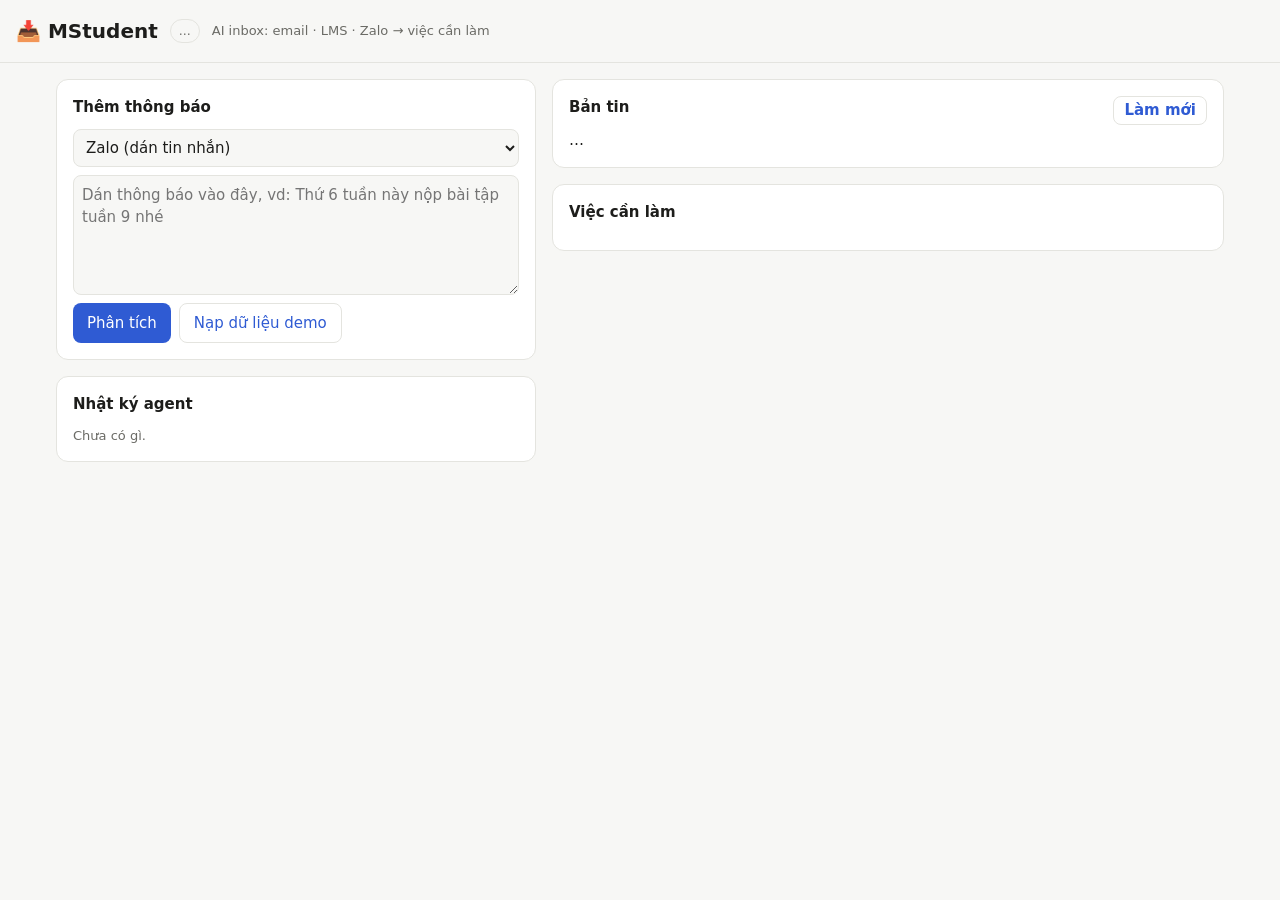
==== app/static/index.html @ 263e2872 "MStudent hackathon scaffold: agent pipeline, AGENTS.md, subagents, docs" ====
<!doctype html>
<html lang="vi">
<head>
<meta charset="utf-8">
<meta name="viewport" content="width=device-width, initial-scale=1">
<title>MStudent</title>
<style>
  :root { --bg:#f7f7f5; --panel:#fff; --fg:#1d1d1b; --muted:#6b6b66; --line:#e4e4df; --accent:#2f5bd3; --high:#c4312b; --med:#b7791f; --low:#4a7c59; }
  @media (prefers-color-scheme: dark) { :root { --bg:#161615; --panel:#1f1f1d; --fg:#ecece8; --muted:#a0a09a; --line:#33332f; --accent:#7d9bff; --high:#ff7a70; --med:#e3b25a; --low:#7fbf8f; } }
  * { box-sizing:border-box }
  body { margin:0; font:15px/1.5 system-ui,-apple-system,"Segoe UI",sans-serif; background:var(--bg); color:var(--fg) }
  header { padding:16px; border-bottom:1px solid var(--line); display:flex; gap:12px; align-items:center; flex-wrap:wrap }
  header h1 { margin:0; font-size:20px } .pill { font-size:12px; padding:2px 8px; border:1px solid var(--line); border-radius:99px; color:var(--muted) }
  main { display:grid; grid-template-columns:minmax(0,1fr) minmax(0,1.4fr); gap:16px; padding:16px; max-width:1200px; margin:auto }
  @media (max-width:820px) { main { grid-template-columns:1fr } }
  .card { background:var(--panel); border:1px solid var(--line); border-radius:12px; padding:16px }
  h2 { font-size:15px; margin:0 0 10px }
  textarea, select, input { width:100%; font:inherit; color:inherit; background:var(--bg); border:1px solid var(--line); border-radius:8px; padding:8px }
  textarea { min-height:120px; resize:vertical }
  button { font:inherit; border:0; border-radius:8px; padding:8px 14px; background:var(--accent); color:#fff; cursor:pointer }
  button.ghost { background:transparent; color:var(--accent); border:1px solid var(--line) }
  .row { display:flex; gap:8px; margin-top:8px; flex-wrap:wrap }
  .task { border-top:1px solid var(--line); padding:10px 0; display:grid; grid-template-columns:auto 1fr auto; gap:10px; align-items:start }
  .dot { width:10px; height:10px; border-radius:50%; margin-top:6px } .high{background:var(--high)} .medium{background:var(--med)} .low{background:var(--low)}
  .meta { color:var(--muted); font-size:13px }
  .tag { font-size:12px; border:1px solid var(--line); border-radius:99px; padding:0 6px; margin-right:4px }
  pre { white-space:pre-wrap; margin:0; font:inherit }
  #log { font-size:13px; color:var(--muted); max-height:180px; overflow:auto }
</style>
</head>
<body>
<header>
  <h1>📥 MStudent</h1><span class="pill" id="mode">…</span>
  <span class="meta">AI inbox: email · LMS · Zalo → việc cần làm</span>
</header>
<main>
  <section>
    <div class="card">
      <h2>Thêm thông báo</h2>
      <select id="source"><option value="zalo">Zalo (dán tin nhắn)</option><option value="email">Email</option><option value="lms">LMS</option><option value="manual">Khác</option></select>
      <div class="row"><textarea id="body" placeholder="Dán thông báo vào đây, vd: Thứ 6 tuần này nộp bài tập tuần 9 nhé"></textarea></div>
      <div class="row"><button id="send">Phân tích</button><button class="ghost" id="seed">Nạp dữ liệu demo</button></div>
    </div>
    <div class="card" style="margin-top:16px"><h2>Nhật ký agent</h2><div id="log">Chưa có gì.</div></div>
  </section>
  <section>
    <div class="card"><h2>Bản tin <button class="ghost" id="digestBtn" style="float:right;padding:2px 10px">Làm mới</button></h2><pre id="digest">…</pre></div>
    <div class="card" style="margin-top:16px"><h2>Việc cần làm</h2><div id="tasks"></div></div>
  </section>
</main>
<script>
const $ = (id) => document.getElementById(id);
const fmt = (s) => s ? new Date(s).toLocaleString('vi-VN', {weekday:'short', day:'2-digit', month:'2-digit', hour:'2-digit', minute:'2-digit', timeZone:'Asia/Ho_Chi_Minh'}) : 'Không có hạn';
const CAT = {deadline:'Hạn nộp', exam:'Thi', class_change:'Đổi lịch', event:'Sự kiện', admin:'Thủ tục', other:'Khác'};
function el(tag, cls, text) { const e = document.createElement(tag); if (cls) e.className = cls; if (text != null) e.textContent = text; return e; }
function log(lines) { $('log').replaceChildren(...lines.map((l) => el('div', '', l))); }
function describe(r) {
  if (!r.relevant) return `✗ Bỏ qua (${r.reason}) [${r.mode}]`;
  const c = r.created.map((t) => '＋ ' + t.title), u = r.updated.map((t) => '↻ cập nhật: ' + t.title);
  return `✓ ${CAT[r.category]} [${r.mode}] ` + [...c, ...u].join(' | ');
}
async function loadTasks() {
  const tasks = await (await fetch('/api/tasks')).json();
  const box = $('tasks'); box.replaceChildren();
  if (!tasks.length) box.append(el('div', 'meta', 'Chưa có việc nào.'));
  for (const t of tasks) {
    const row = el('div', 'task');
    row.append(el('span', 'dot ' + t.priority));
    const mid = el('div');
    mid.append(el('div', '', t.title));
    const meta = el('div', 'meta');
    meta.append(el('span', 'tag', CAT[t.category]), el('span', 'tag', t.source));
    meta.append(document.createTextNode(fmt(t.due_at) + (t.location ? ' · ' + t.location : '') + (t.updated_from.length ? ' · đã cập nhật' : '')));
    mid.append(meta);
    const btn = el('button', 'ghost', 'Xong'); btn.onclick = async () => { await fetch(`/api/tasks/${t.id}/done`, {method:'POST'}); refresh(); };
    row.append(mid, btn); box.append(row);
  }
}
async function loadDigest() { $('digest').textContent = '…'; const d = await (await fetch('/api/digest')).json(); $('digest').textContent = d.text; }
async function refresh() { await loadTasks(); await loadDigest(); }
$('send').onclick = async () => {
  const body = $('body').value.trim(); if (!body) return;
  const r = await (await fetch('/api/ingest', {method:'POST', headers:{'Content-Type':'application/json'}, body: JSON.stringify({source: $('source').value, body})})).json();
  log([describe(r)]); $('body').value = ''; refresh();
};
$('seed').onclick = async () => { const rs = await (await fetch('/api/demo/seed', {method:'POST'})).json(); log(rs.map(describe)); refresh(); };
$('digestBtn').onclick = loadDigest;
fetch('/api/health').then((r) => r.json()).then((h) => { $('mode').textContent = h.mode === 'llm' ? 'LLM: ' + h.model : 'Offline (luật)'; });
refresh();
</script>
</body>
</html>
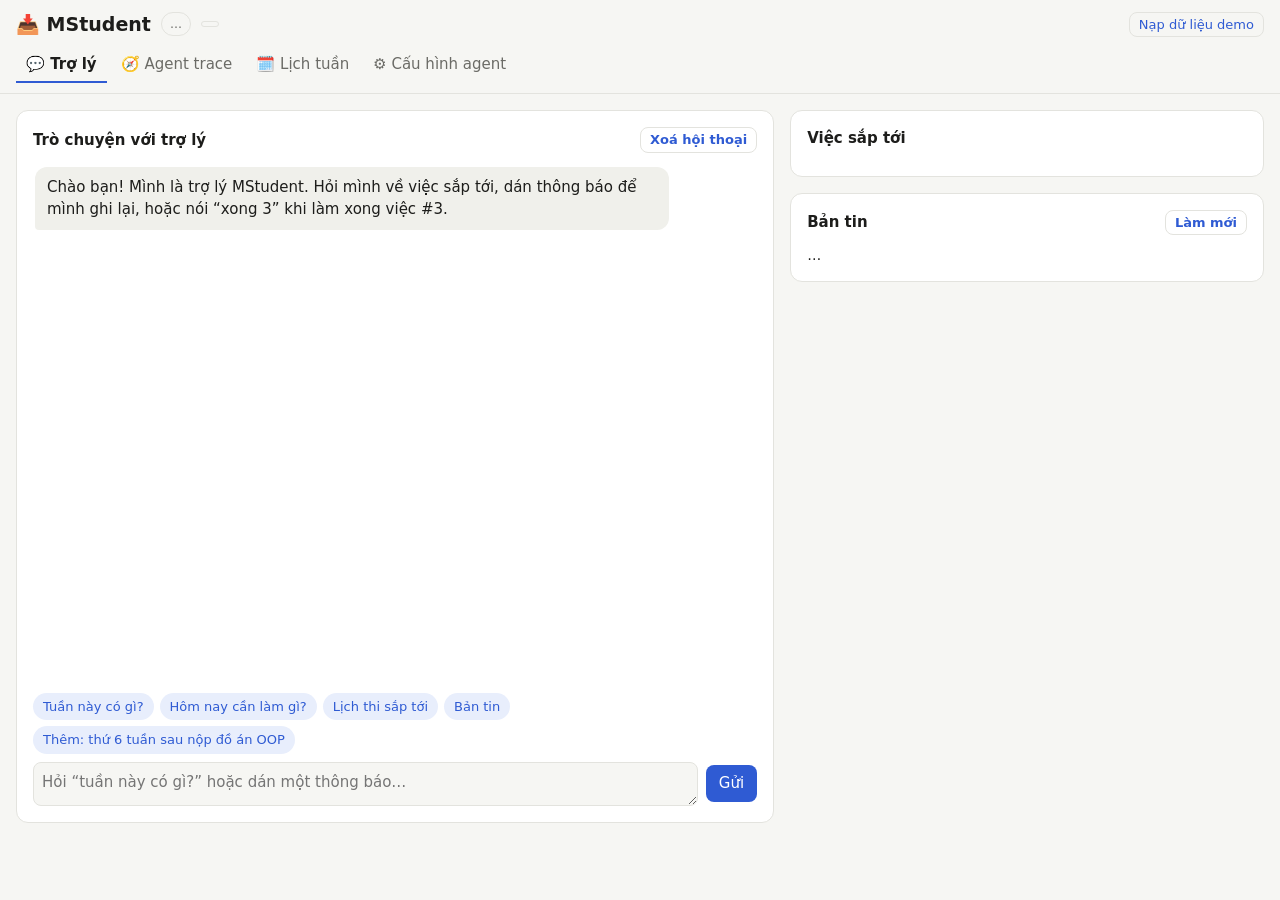
==== commit d644bc9d: "Agent console UI: chat assistant with tools, trace viewer, week calendar, agent config + eval" ====
--- a/app/static/index.html
+++ b/app/static/index.html
@@ -5,88 +5,396 @@
 <meta name="viewport" content="width=device-width, initial-scale=1">
 <title>MStudent</title>
 <style>
-  :root { --bg:#f7f7f5; --panel:#fff; --fg:#1d1d1b; --muted:#6b6b66; --line:#e4e4df; --accent:#2f5bd3; --high:#c4312b; --med:#b7791f; --low:#4a7c59; }
-  @media (prefers-color-scheme: dark) { :root { --bg:#161615; --panel:#1f1f1d; --fg:#ecece8; --muted:#a0a09a; --line:#33332f; --accent:#7d9bff; --high:#ff7a70; --med:#e3b25a; --low:#7fbf8f; } }
+  :root { --bg:#f6f6f3; --panel:#fff; --fg:#1d1d1b; --muted:#6b6b66; --line:#e3e3de; --soft:#f0f0eb;
+          --accent:#2f5bd3; --accent-soft:#e8eefc; --high:#c4312b; --med:#b7791f; --low:#4a7c59; --ok:#2e7d4f; --bad:#c4312b; }
+  @media (prefers-color-scheme: dark) { :root { --bg:#141413; --panel:#1d1d1b; --fg:#ecece8; --muted:#a0a09a; --line:#33332f; --soft:#262624;
+          --accent:#7d9bff; --accent-soft:#232a40; --high:#ff7a70; --med:#e3b25a; --low:#7fbf8f; --ok:#7fcf9a; --bad:#ff7a70; } }
   * { box-sizing:border-box }
   body { margin:0; font:15px/1.5 system-ui,-apple-system,"Segoe UI",sans-serif; background:var(--bg); color:var(--fg) }
-  header { padding:16px; border-bottom:1px solid var(--line); display:flex; gap:12px; align-items:center; flex-wrap:wrap }
-  header h1 { margin:0; font-size:20px } .pill { font-size:12px; padding:2px 8px; border:1px solid var(--line); border-radius:99px; color:var(--muted) }
-  main { display:grid; grid-template-columns:minmax(0,1fr) minmax(0,1.4fr); gap:16px; padding:16px; max-width:1200px; margin:auto }
-  @media (max-width:820px) { main { grid-template-columns:1fr } }
-  .card { background:var(--panel); border:1px solid var(--line); border-radius:12px; padding:16px }
-  h2 { font-size:15px; margin:0 0 10px }
+  header { position:sticky; top:0; z-index:5; background:var(--bg); border-bottom:1px solid var(--line); padding:10px 16px }
+  .top { display:flex; gap:10px; align-items:center; flex-wrap:wrap; max-width:1280px; margin:auto }
+  .top h1 { margin:0; font-size:19px } .grow { flex:1 }
+  .pill { font-size:12px; padding:2px 8px; border:1px solid var(--line); border-radius:99px; color:var(--muted); white-space:nowrap }
+  nav { display:flex; gap:4px; max-width:1280px; margin:8px auto 0; overflow-x:auto }
+  nav button { background:transparent; color:var(--muted); border:0; border-bottom:2px solid transparent; border-radius:0; padding:6px 10px; white-space:nowrap }
+  nav button[aria-selected=true] { color:var(--fg); border-bottom-color:var(--accent); font-weight:600 }
+  main { max-width:1280px; margin:auto; padding:16px }
+  .grid2 { display:grid; grid-template-columns:minmax(0,1.6fr) minmax(0,1fr); gap:16px }
+  .gridTrace { display:grid; grid-template-columns:minmax(0,1fr) minmax(0,1.5fr); gap:16px }
+  @media (max-width:860px) { .grid2, .gridTrace { grid-template-columns:1fr } }
+  .card { background:var(--panel); border:1px solid var(--line); border-radius:12px; padding:16px; min-width:0 }
+  .card + .card { margin-top:16px }
+  h2 { font-size:15px; margin:0 0 10px; display:flex; align-items:center; gap:8px }
+  h2 .grow { flex:1 }
   textarea, select, input { width:100%; font:inherit; color:inherit; background:var(--bg); border:1px solid var(--line); border-radius:8px; padding:8px }
-  textarea { min-height:120px; resize:vertical }
-  button { font:inherit; border:0; border-radius:8px; padding:8px 14px; background:var(--accent); color:#fff; cursor:pointer }
+  textarea { resize:vertical }
+  button { font:inherit; border:0; border-radius:8px; padding:7px 13px; background:var(--accent); color:#fff; cursor:pointer }
   button.ghost { background:transparent; color:var(--accent); border:1px solid var(--line) }
-  .row { display:flex; gap:8px; margin-top:8px; flex-wrap:wrap }
-  .task { border-top:1px solid var(--line); padding:10px 0; display:grid; grid-template-columns:auto 1fr auto; gap:10px; align-items:start }
-  .dot { width:10px; height:10px; border-radius:50%; margin-top:6px } .high{background:var(--high)} .medium{background:var(--med)} .low{background:var(--low)}
+  button.sm { padding:2px 9px; font-size:13px }
+  button:disabled { opacity:.5; cursor:default }
+  .row { display:flex; gap:8px; flex-wrap:wrap; align-items:center }
   .meta { color:var(--muted); font-size:13px }
-  .tag { font-size:12px; border:1px solid var(--line); border-radius:99px; padding:0 6px; margin-right:4px }
-  pre { white-space:pre-wrap; margin:0; font:inherit }
-  #log { font-size:13px; color:var(--muted); max-height:180px; overflow:auto }
+  .tag { font-size:12px; border:1px solid var(--line); border-radius:99px; padding:0 7px; white-space:nowrap }
+  .tag.llm { color:var(--accent); border-color:var(--accent) } .tag.rules { color:var(--med); border-color:var(--med) } .tag.python { color:var(--low); border-color:var(--low) }
+  .dot { display:inline-block; width:9px; height:9px; border-radius:50%; flex:none } .high{background:var(--high)} .medium{background:var(--med)} .low{background:var(--low)}
+  pre { white-space:pre-wrap; word-break:break-word; margin:0; font:13px/1.45 ui-monospace,SFMono-Regular,Menlo,monospace }
+  .hidden { display:none !important }
+  /* Chat */
+  #chatLog { height:min(58vh,560px); overflow-y:auto; display:flex; flex-direction:column; gap:10px; padding:4px 2px 10px }
+  .msg { max-width:88%; padding:9px 12px; border-radius:12px; white-space:pre-wrap; word-break:break-word }
+  .msg.user { align-self:flex-end; background:var(--accent); color:#fff; border-bottom-right-radius:4px }
+  .msg.bot { align-self:flex-start; background:var(--soft); border-bottom-left-radius:4px }
+  .msg details { margin-top:6px; font-size:13px; color:var(--muted) }
+  .msg details pre { margin-top:4px; padding:6px 8px; background:var(--panel); border-radius:6px; color:var(--fg) }
+  .chips { display:flex; gap:6px; flex-wrap:wrap; margin:8px 0 }
+  .chips button { background:var(--accent-soft); color:var(--accent); font-size:13px; padding:4px 10px; border-radius:99px }
+  #chatInput { min-height:44px; max-height:160px }
+  .typing { color:var(--muted); font-style:italic }
+  /* Task list */
+  .task { display:grid; grid-template-columns:auto 1fr auto; gap:10px; align-items:start; padding:9px 0; border-top:1px solid var(--line) }
+  .task:first-child { border-top:0 }
+  .task .dot { margin-top:7px }
+  /* Trace */
+  .traceItem { padding:9px 10px; border-radius:8px; cursor:pointer; border:1px solid transparent }
+  .traceItem:hover { background:var(--soft) } .traceItem.sel { border-color:var(--accent); background:var(--accent-soft) }
+  #traceList { max-height:62vh; overflow-y:auto }
+  .step { position:relative; padding:0 0 16px 22px; border-left:2px solid var(--line); margin-left:6px }
+  .step:last-child { border-left-color:transparent }
+  .step::before { content:""; position:absolute; left:-7px; top:2px; width:12px; height:12px; border-radius:50%; background:var(--accent) }
+  .step.err::before { background:var(--bad) }
+  .step pre { margin-top:6px; padding:8px; background:var(--soft); border-radius:8px; max-height:260px; overflow:auto }
+  /* Calendar */
+  .week { display:grid; grid-template-columns:repeat(7,minmax(0,1fr)); gap:8px }
+  @media (max-width:980px) { .week { grid-template-columns:repeat(auto-fill,minmax(150px,1fr)) } }
+  .day { background:var(--panel); border:1px solid var(--line); border-radius:10px; padding:8px; min-height:160px }
+  .day.today { border-color:var(--accent) } .day.over { background:var(--accent-soft) }
+  .day h3 { font-size:13px; margin:0 0 6px; color:var(--muted) } .day.today h3 { color:var(--accent) }
+  .ev { background:var(--soft); border-radius:8px; padding:6px 8px; margin-bottom:6px; font-size:13px; cursor:grab; border-left:3px solid var(--low) }
+  .ev.high { border-left-color:var(--high) } .ev.medium { border-left-color:var(--med) }
+  .ev .t { font-weight:600 } .ev button { float:right; margin:-2px -4px 0 4px }
+  /* Config */
+  label { display:block; font-size:13px; color:var(--muted); margin:12px 0 4px }
+  .cfgPrompt { min-height:130px; font:13px/1.45 ui-monospace,SFMono-Regular,Menlo,monospace }
+  .scores { display:grid; grid-template-columns:repeat(auto-fit,minmax(110px,1fr)); gap:8px; margin:10px 0 }
+  .score { background:var(--soft); border-radius:10px; padding:10px }
+  .score b { display:block; font-size:22px; font-variant-numeric:tabular-nums }
+  table { width:100%; border-collapse:collapse; font-size:13px }
+  td, th { text-align:left; padding:6px 8px; border-top:1px solid var(--line); vertical-align:top }
+  .tablewrap { overflow-x:auto }
+  .ok { color:var(--ok) } .bad { color:var(--bad) }
+  .notice { background:var(--accent-soft); color:var(--fg); border-radius:8px; padding:8px 10px; font-size:13px; margin-bottom:10px }
 </style>
 </head>
 <body>
 <header>
-  <h1>📥 MStudent</h1><span class="pill" id="mode">…</span>
-  <span class="meta">AI inbox: email · LMS · Zalo → việc cần làm</span>
+  <div class="top">
+    <h1>📥 MStudent</h1>
+    <span class="pill" id="modePill">…</span>
+    <span class="pill" id="nowPill"></span>
+    <span class="grow"></span>
+    <button class="ghost sm" id="seedBtn">Nạp dữ liệu demo</button>
+  </div>
+  <nav role="tablist">
+    <button role="tab" data-tab="chat" aria-selected="true">💬 Trợ lý</button>
+    <button role="tab" data-tab="trace" aria-selected="false">🧭 Agent trace</button>
+    <button role="tab" data-tab="calendar" aria-selected="false">🗓️ Lịch tuần</button>
+    <button role="tab" data-tab="config" aria-selected="false">⚙️ Cấu hình agent</button>
+  </nav>
 </header>
+
 <main>
-  <section>
+  <!-- ===== Trợ lý ===== -->
+  <section id="tab-chat" class="grid2">
     <div class="card">
-      <h2>Thêm thông báo</h2>
-      <select id="source"><option value="zalo">Zalo (dán tin nhắn)</option><option value="email">Email</option><option value="lms">LMS</option><option value="manual">Khác</option></select>
-      <div class="row"><textarea id="body" placeholder="Dán thông báo vào đây, vd: Thứ 6 tuần này nộp bài tập tuần 9 nhé"></textarea></div>
-      <div class="row"><button id="send">Phân tích</button><button class="ghost" id="seed">Nạp dữ liệu demo</button></div>
-    </div>
-    <div class="card" style="margin-top:16px"><h2>Nhật ký agent</h2><div id="log">Chưa có gì.</div></div>
+      <h2>Trò chuyện với trợ lý <span class="grow"></span><button class="ghost sm" id="clearChat">Xoá hội thoại</button></h2>
+      <div id="chatLog"></div>
+      <div class="chips" id="chips"></div>
+      <div class="row" style="flex-wrap:nowrap">
+        <textarea id="chatInput" rows="1" placeholder="Hỏi “tuần này có gì?” hoặc dán một thông báo…"></textarea>
+        <button id="chatSend">Gửi</button>
+      </div>
+    </div>
+    <div>
+      <div class="card"><h2>Việc sắp tới <span class="grow"></span><span class="meta" id="taskCount"></span></h2><div id="sideTasks"></div></div>
+      <div class="card"><h2>Bản tin <span class="grow"></span><button class="ghost sm" id="digestBtn">Làm mới</button></h2><pre id="digest" style="font-family:inherit;font-size:14px">…</pre></div>
+    </div>
   </section>
-  <section>
-    <div class="card"><h2>Bản tin <button class="ghost" id="digestBtn" style="float:right;padding:2px 10px">Làm mới</button></h2><pre id="digest">…</pre></div>
-    <div class="card" style="margin-top:16px"><h2>Việc cần làm</h2><div id="tasks"></div></div>
+
+  <!-- ===== Trace ===== -->
+  <section id="tab-trace" class="hidden">
+    <div class="card">
+      <h2>Gửi thông báo vào pipeline</h2>
+      <div class="row">
+        <select id="trSource" style="width:auto"><option value="zalo">Zalo</option><option value="email">Email</option><option value="lms">LMS</option><option value="manual">Khác</option></select>
+        <input id="trBody" style="flex:1;min-width:220px" placeholder="vd: Thầy gia hạn nộp Lab 3 đến 23h59 ngày 15/11">
+        <button id="trSend">Chạy pipeline</button>
+      </div>
+    </div>
+    <div class="gridTrace" style="margin-top:16px">
+      <div class="card"><h2>Lượt chạy gần đây <span class="grow"></span><button class="ghost sm" id="trRefresh">Làm mới</button></h2><div id="traceList"></div></div>
+      <div class="card"><h2>Chi tiết từng bước</h2><div id="traceDetail" class="meta">Chọn một lượt chạy bên trái.</div></div>
+    </div>
+  </section>
+
+  <!-- ===== Lịch tuần ===== -->
+  <section id="tab-calendar" class="hidden">
+    <div class="row" style="margin-bottom:10px">
+      <button class="ghost sm" id="wkPrev">← Tuần trước</button>
+      <button class="ghost sm" id="wkToday">Hôm nay</button>
+      <button class="ghost sm" id="wkNext">Tuần sau →</button>
+      <span class="meta">Kéo thả một việc sang ngày khác để dời hạn (giữ nguyên giờ).</span>
+    </div>
+    <div class="week" id="week"></div>
+    <div class="card" style="margin-top:16px"><h2>Ngoài tuần đang xem</h2><div id="otherTasks"></div></div>
+  </section>
+
+  <!-- ===== Cấu hình ===== -->
+  <section id="tab-config" class="hidden">
+    <div class="grid2">
+      <div class="card">
+        <h2>Model &amp; prompt <span class="grow"></span><button class="ghost sm" id="cfgReset">Khôi phục mặc định</button><button class="sm" id="cfgSave">Lưu</button></h2>
+        <div class="notice hidden" id="cfgOffline">Đang chạy offline (không có OPENAI_API_KEY): prompt và model chỉ có hiệu lực khi bật LLM. Trợ lý và pipeline đang dùng luật.</div>
+        <label for="cfg-model">Model</label><input id="cfg-model">
+        <label for="cfg-triage_prompt">Triage agent — lọc thông báo</label><textarea class="cfgPrompt" id="cfg-triage_prompt"></textarea>
+        <label for="cfg-extract_prompt">Extractor agent — tách việc cần làm</label><textarea class="cfgPrompt" id="cfg-extract_prompt"></textarea>
+        <label for="cfg-digest_prompt">Digest agent — bản tin</label><textarea class="cfgPrompt" id="cfg-digest_prompt"></textarea>
+        <label for="cfg-assistant_prompt">Trợ lý chat — dùng tool</label><textarea class="cfgPrompt" id="cfg-assistant_prompt"></textarea>
+        <label for="cfgToken">Admin token (chỉ cần nếu server đặt MSTUDENT_ADMIN_TOKEN)</label><input id="cfgToken" type="password" autocomplete="off">
+        <p class="meta" id="cfgStatus"></p>
+      </div>
+      <div class="card">
+        <h2>Đánh giá (eval) <span class="grow"></span><button class="sm" id="evalBtn">Chạy eval</button></h2>
+        <p class="meta">Chạy bộ case trong <code>eval/cases.json</code> với cấu hình hiện tại. Sửa prompt → Lưu → chạy lại để so sánh.</p>
+        <div id="evalOut"></div>
+      </div>
+    </div>
   </section>
 </main>
+
 <script>
 const $ = (id) => document.getElementById(id);
-const fmt = (s) => s ? new Date(s).toLocaleString('vi-VN', {weekday:'short', day:'2-digit', month:'2-digit', hour:'2-digit', minute:'2-digit', timeZone:'Asia/Ho_Chi_Minh'}) : 'Không có hạn';
+function h(tag, attrs = {}, ...kids) {
+  const e = document.createElement(tag);
+  for (const [k, v] of Object.entries(attrs)) {
+    if (k === 'class') e.className = v; else if (k.startsWith('on')) e[k] = v; else if (v != null) e.setAttribute(k, v);
+  }
+  for (const k of kids.flat()) if (k != null && k !== false) e.append(k instanceof Node ? k : String(k));
+  return e;
+}
+async function api(path, opts = {}) {
+  const {headers, ...rest} = opts;
+  const r = await fetch(path, {...rest, headers: {'Content-Type': 'application/json', ...(headers || {})}});
+  if (!r.ok) {
+    const d = (await r.json().catch(() => ({}))).detail;
+    throw new Error(Array.isArray(d) ? d.map((x) => x.msg).join('; ') : d || r.statusText);
+  }
+  return r.json();
+}
+const TZ = 'Asia/Ho_Chi_Minh';
 const CAT = {deadline:'Hạn nộp', exam:'Thi', class_change:'Đổi lịch', event:'Sự kiện', admin:'Thủ tục', other:'Khác'};
-function el(tag, cls, text) { const e = document.createElement(tag); if (cls) e.className = cls; if (text != null) e.textContent = text; return e; }
-function log(lines) { $('log').replaceChildren(...lines.map((l) => el('div', '', l))); }
-function describe(r) {
-  if (!r.relevant) return `✗ Bỏ qua (${r.reason}) [${r.mode}]`;
-  const c = r.created.map((t) => '＋ ' + t.title), u = r.updated.map((t) => '↻ cập nhật: ' + t.title);
-  return `✓ ${CAT[r.category]} [${r.mode}] ` + [...c, ...u].join(' | ');
-}
+const fmtDT = (s) => s ? new Date(s).toLocaleString('vi-VN', {weekday:'short', day:'2-digit', month:'2-digit', hour:'2-digit', minute:'2-digit', timeZone:TZ}) : 'Không có hạn';
+const fmtTime = (s) => new Date(s).toLocaleTimeString('vi-VN', {hour:'2-digit', minute:'2-digit', timeZone:TZ});
+const dayKey = (d) => new Date(d).toLocaleDateString('en-CA', {timeZone:TZ}); // YYYY-MM-DD theo giờ VN
+let NOW = new Date();
+
+/* ---------- Tabs ---------- */
+const TABS = ['chat', 'trace', 'calendar', 'config'];
+function openTab(name) {
+  for (const t of TABS) $('tab-' + t).classList.toggle('hidden', t !== name);
+  document.querySelectorAll('nav button').forEach((b) => b.setAttribute('aria-selected', b.dataset.tab === name));
+  try { sessionStorage.setItem('tab', name); } catch {}
+  if (name === 'trace') loadTraces();
+  if (name === 'calendar') renderWeek();
+  if (name === 'config') loadConfig();
+}
+document.querySelectorAll('nav button').forEach((b) => b.onclick = () => openTab(b.dataset.tab));
+
+/* ---------- Dữ liệu chung ---------- */
+let TASKS = [];
 async function loadTasks() {
-  const tasks = await (await fetch('/api/tasks')).json();
-  const box = $('tasks'); box.replaceChildren();
-  if (!tasks.length) box.append(el('div', 'meta', 'Chưa có việc nào.'));
-  for (const t of tasks) {
-    const row = el('div', 'task');
-    row.append(el('span', 'dot ' + t.priority));
-    const mid = el('div');
-    mid.append(el('div', '', t.title));
-    const meta = el('div', 'meta');
-    meta.append(el('span', 'tag', CAT[t.category]), el('span', 'tag', t.source));
-    meta.append(document.createTextNode(fmt(t.due_at) + (t.location ? ' · ' + t.location : '') + (t.updated_from.length ? ' · đã cập nhật' : '')));
-    mid.append(meta);
-    const btn = el('button', 'ghost', 'Xong'); btn.onclick = async () => { await fetch(`/api/tasks/${t.id}/done`, {method:'POST'}); refresh(); };
-    row.append(mid, btn); box.append(row);
+  TASKS = await api('/api/tasks');
+  renderSide();
+  if (!$('tab-calendar').classList.contains('hidden')) renderWeek();
+}
+function taskRow(t) {
+  return h('div', {class:'task'},
+    h('span', {class:'dot ' + t.priority, title:'Ưu tiên ' + t.priority}),
+    h('div', {}, h('div', {}, `#${t.id} · ${t.title}`),
+      h('div', {class:'meta'}, h('span', {class:'tag'}, CAT[t.category]), ' ', fmtDT(t.due_at), t.location ? ' · ' + t.location : '')),
+    h('button', {class:'ghost sm', onclick: () => markDone(t.id)}, 'Xong'));
+}
+function renderSide() {
+  const box = $('sideTasks');
+  box.replaceChildren(...(TASKS.length ? TASKS.slice(0, 8).map(taskRow) : [h('div', {class:'meta'}, 'Chưa có việc nào. Bấm “Nạp dữ liệu demo” hoặc dán một thông báo.')]));
+  $('taskCount').textContent = TASKS.length ? `${TASKS.length} việc` : '';
+}
+async function markDone(id) { await api(`/api/tasks/${id}/done`, {method:'POST'}); await refreshAll(); }
+async function loadDigest() { $('digest').textContent = '…'; $('digest').textContent = (await api('/api/digest')).text; }
+async function refreshAll() { await loadTasks(); loadDigest(); }
+
+/* ---------- Chat ---------- */
+let HISTORY = [];
+const CHIPS = ['Tuần này có gì?', 'Hôm nay cần làm gì?', 'Lịch thi sắp tới', 'Bản tin', 'Thêm: thứ 6 tuần sau nộp đồ án OOP'];
+$('chips').replaceChildren(...CHIPS.map((c) => h('button', {onclick: () => sendChat(c)}, c)));
+function addMsg(role, text, calls = [], mode) {
+  const box = h('div', {class:'msg ' + (role === 'user' ? 'user' : 'bot')}, text);
+  if (calls.length) {
+    box.append(h('details', {}, h('summary', {}, `🔧 ${calls.length} lần gọi tool${mode ? ' · ' + mode : ''}`),
+      ...calls.map((c) => h('pre', {}, `${c.tool}(${JSON.stringify(c.args)})\n→ ${c.result}`))));
   }
-}
-async function loadDigest() { $('digest').textContent = '…'; const d = await (await fetch('/api/digest')).json(); $('digest').textContent = d.text; }
-async function refresh() { await loadTasks(); await loadDigest(); }
-$('send').onclick = async () => {
-  const body = $('body').value.trim(); if (!body) return;
-  const r = await (await fetch('/api/ingest', {method:'POST', headers:{'Content-Type':'application/json'}, body: JSON.stringify({source: $('source').value, body})})).json();
-  log([describe(r)]); $('body').value = ''; refresh();
+  $('chatLog').append(box); $('chatLog').scrollTop = $('chatLog').scrollHeight;
+  return box;
+}
+function greet() {
+  $('chatLog').replaceChildren();
+  addMsg('bot', 'Chào bạn! Mình là trợ lý MStudent. Hỏi mình về việc sắp tới, dán thông báo để mình ghi lại, hoặc nói “xong 3” khi làm xong việc #3.');
+}
+async function sendChat(text) {
+  text = (text ?? $('chatInput').value).trim(); if (!text) return;
+  $('chatInput').value = ''; addMsg('user', text);
+  const typing = h('div', {class:'msg bot typing'}, 'Đang suy nghĩ…'); $('chatLog').append(typing);
+  $('chatSend').disabled = true;
+  try {
+    const r = await api('/api/chat', {method:'POST', body: JSON.stringify({message:text, history:HISTORY})});
+    typing.remove(); addMsg('bot', r.reply, r.tool_calls, r.mode);
+    HISTORY.push({role:'user', content:text}, {role:'assistant', content:r.reply}); HISTORY = HISTORY.slice(-20);
+    if (r.tool_calls.some((c) => c.tool !== 'list_tasks')) refreshAll();
+  } catch (e) { typing.remove(); addMsg('bot', '⚠️ Lỗi: ' + e.message); }
+  $('chatSend').disabled = false; $('chatInput').focus();
+}
+$('chatSend').onclick = () => sendChat();
+$('chatInput').onkeydown = (e) => { if (e.key === 'Enter' && !e.shiftKey) { e.preventDefault(); sendChat(); } };
+$('clearChat').onclick = () => { HISTORY = []; greet(); };
+
+/* ---------- Trace ---------- */
+let TRACES = [], SEL = null;
+async function loadTraces() {
+  TRACES = await api('/api/traces');
+  const list = $('traceList');
+  if (!TRACES.length) { list.replaceChildren(h('div', {class:'meta'}, 'Chưa có lượt chạy nào.')); $('traceDetail').replaceChildren('Chọn một lượt chạy bên trái.'); return; }
+  if (!TRACES.some((t) => t.id === SEL)) SEL = TRACES[0].id;
+  list.replaceChildren(...TRACES.map((t) => {
+    const tri = t.steps.find((s) => s.agent === 'Triage');
+    const rel = tri?.output?.relevant;
+    return h('div', {class:'traceItem' + (t.id === SEL ? ' sel' : ''), onclick: () => { SEL = t.id; loadTraces(); }},
+      h('div', {}, t.summary),
+      h('div', {class:'meta'}, h('span', {class:'tag ' + (t.mode === 'llm' ? 'llm' : 'rules')}, t.mode), ' ',
+        rel === false ? '✗ bỏ qua' : '✓ ' + (CAT[tri?.output?.category] || ''), ' · ', fmtDT(t.created_at)));
+  }));
+  showTrace(TRACES.find((t) => t.id === SEL));
+}
+function showTrace(t) {
+  const total = t.steps.reduce((a, s) => a + s.ms, 0);
+  $('traceDetail').replaceChildren(
+    h('p', {class:'meta'}, `${t.summary} · tổng ${total.toFixed(1)} ms · message ${t.message_id}`),
+    ...t.steps.map((s) => h('div', {class:'step' + (s.error ? ' err' : '')},
+      h('div', {class:'row'}, h('b', {}, s.agent), h('span', {class:'tag ' + s.kind}, s.kind), h('span', {class:'meta'}, s.ms + ' ms')),
+      h('pre', {}, s.error ? s.error : JSON.stringify(s.output, null, 2)))));
+}
+$('trRefresh').onclick = loadTraces;
+$('trSend').onclick = async () => {
+  const body = $('trBody').value.trim(); if (!body) return;
+  $('trSend').disabled = true;
+  try { await api('/api/ingest', {method:'POST', body: JSON.stringify({source:$('trSource').value, body})}); $('trBody').value = ''; SEL = null; await loadTraces(); refreshAll(); }
+  catch (e) { alert(e.message); }
+  $('trSend').disabled = false;
 };
-$('seed').onclick = async () => { const rs = await (await fetch('/api/demo/seed', {method:'POST'})).json(); log(rs.map(describe)); refresh(); };
-$('digestBtn').onclick = loadDigest;
-fetch('/api/health').then((r) => r.json()).then((h) => { $('mode').textContent = h.mode === 'llm' ? 'LLM: ' + h.model : 'Offline (luật)'; });
-refresh();
+$('trBody').onkeydown = (e) => { if (e.key === 'Enter') $('trSend').click(); };
+
+/* ---------- Lịch tuần ---------- */
+let WEEK_OFFSET = 0;
+function renderWeek() {
+  const start = new Date(NOW); start.setHours(0, 0, 0, 0); start.setDate(start.getDate() + WEEK_OFFSET * 7);
+  const days = [...Array(7)].map((_, i) => { const d = new Date(start); d.setDate(start.getDate() + i); return d; });
+  const keys = days.map(dayKey), todayKey = dayKey(NOW);
+  const week = $('week'); week.replaceChildren();
+  for (const [i, d] of days.entries()) {
+    const col = h('div', {class:'day' + (keys[i] === todayKey ? ' today' : '')},
+      h('h3', {}, d.toLocaleDateString('vi-VN', {weekday:'short', day:'2-digit', month:'2-digit', timeZone:TZ})));
+    col.ondragover = (e) => { e.preventDefault(); col.classList.add('over'); };
+    col.ondragleave = () => col.classList.remove('over');
+    col.ondrop = (e) => { e.preventDefault(); col.classList.remove('over'); moveTask(+e.dataTransfer.getData('text/plain'), keys[i]); };
+    for (const t of TASKS.filter((t) => t.due_at && dayKey(t.due_at) === keys[i])) {
+      const ev = h('div', {class:'ev ' + t.priority, draggable:'true'},
+        h('button', {class:'ghost sm', title:'Đánh dấu xong', onclick: () => markDone(t.id)}, '✓'),
+        h('div', {class:'t'}, fmtTime(t.due_at)), h('div', {}, t.title),
+        h('div', {class:'meta'}, CAT[t.category] + (t.location ? ' · ' + t.location : '')));
+      ev.ondragstart = (e) => e.dataTransfer.setData('text/plain', t.id);
+      col.append(ev);
+    }
+    week.append(col);
+  }
+  const others = TASKS.filter((t) => !t.due_at || !keys.includes(dayKey(t.due_at)));
+  $('otherTasks').replaceChildren(...(others.length ? others.map(taskRow) : [h('div', {class:'meta'}, 'Không có.')]));
+}
+async function moveTask(id, newKey) {
+  const t = TASKS.find((x) => x.id === id); if (!t?.due_at) return;
+  const time = t.due_at.slice(10); // giữ nguyên "THH:MM:SS+07:00"
+  await api(`/api/tasks/${id}`, {method:'PATCH', body: JSON.stringify({due_at: newKey + time})});
+  await refreshAll();
+}
+$('wkPrev').onclick = () => { WEEK_OFFSET--; renderWeek(); };
+$('wkNext').onclick = () => { WEEK_OFFSET++; renderWeek(); };
+$('wkToday').onclick = () => { WEEK_OFFSET = 0; renderWeek(); };
+
+/* ---------- Cấu hình + eval ---------- */
+const CFG_KEYS = ['model', 'triage_prompt', 'extract_prompt', 'digest_prompt', 'assistant_prompt'];
+async function loadConfig() {
+  const r = await api('/api/agents/config');
+  for (const k of CFG_KEYS) $('cfg-' + k).value = r.config[k];
+  $('cfgOffline').classList.toggle('hidden', r.llm);
+}
+const tokenHeader = () => ($('cfgToken').value ? {'X-Admin-Token': $('cfgToken').value} : {});
+$('cfgSave').onclick = async () => {
+  const body = Object.fromEntries(CFG_KEYS.map((k) => [k, $('cfg-' + k).value]));
+  try { await api('/api/agents/config', {method:'PUT', headers:tokenHeader(), body: JSON.stringify(body)}); $('cfgStatus').textContent = '✓ Đã lưu lúc ' + new Date().toLocaleTimeString('vi-VN'); loadHealth(); }
+  catch (e) { $('cfgStatus').textContent = '⚠️ ' + e.message; }
+};
+$('cfgReset').onclick = async () => {
+  if (!confirm('Khôi phục toàn bộ prompt và model về mặc định?')) return;
+  try { await api('/api/agents/config/reset', {method:'POST', headers:tokenHeader()}); await loadConfig(); $('cfgStatus').textContent = '✓ Đã khôi phục mặc định'; loadHealth(); }
+  catch (e) { $('cfgStatus').textContent = '⚠️ ' + e.message; }
+};
+const SCORE_LABEL = {relevant:'Lọc đúng', category:'Phân loại', due:'Hạn/giờ', course:'Mã môn'};
+$('evalBtn').onclick = async () => {
+  $('evalBtn').disabled = true; $('evalOut').replaceChildren(h('p', {class:'meta'}, 'Đang chạy…'));
+  try {
+    const r = await api('/api/eval', {method:'POST'});
+    $('evalOut').replaceChildren(
+      h('p', {class:'meta'}, 'Chế độ: ', h('span', {class:'tag ' + (r.mode === 'llm' ? 'llm' : 'rules')}, r.mode)),
+      h('div', {class:'scores'}, ...Object.entries(r.scores).map(([k, s]) =>
+        h('div', {class:'score'}, h('span', {class:'meta'}, SCORE_LABEL[k] || k), h('b', {class: s.pct === 100 ? 'ok' : s.pct < 80 ? 'bad' : ''}, s.pct == null ? '–' : s.pct + '%'), h('span', {class:'meta'}, `${s.ok}/${s.n}`)))),
+      h('div', {class:'tablewrap'}, h('table', {},
+        h('thead', {}, h('tr', {}, h('th', {}, ''), h('th', {}, 'Thông báo'), h('th', {}, 'Lỗi'))),
+        h('tbody', {}, ...r.cases.map((c) => h('tr', {},
+          h('td', {class: c.ok ? 'ok' : 'bad'}, c.ok ? '✓' : '✗'), h('td', {}, c.body), h('td', {class:'meta'}, c.fails.join('; '))))))));
+  } catch (e) { $('evalOut').replaceChildren(h('p', {class:'bad'}, '⚠️ ' + e.message)); }
+  $('evalBtn').disabled = false;
+};
+
+/* ---------- Khởi động ---------- */
+async function loadHealth() {
+  const s = await api('/api/health');
+  NOW = new Date(s.now);
+  $('modePill').textContent = s.mode === 'llm' ? '🟢 LLM · ' + s.model : '🟡 Offline (luật)';
+  $('nowPill').textContent = '🕒 ' + fmtDT(s.now);
+}
+$('seedBtn').onclick = async () => {
+  $('seedBtn').disabled = true;
+  const rs = await api('/api/demo/seed', {method:'POST'});
+  const made = rs.reduce((a, r) => a + r.created.length, 0), upd = rs.reduce((a, r) => a + r.updated.length, 0), skip = rs.filter((r) => !r.relevant).length;
+  addMsg('bot', `Đã nạp ${rs.length} thông báo demo: tạo ${made} việc, cập nhật ${upd}, bỏ qua ${skip} tin không liên quan. Xem tab “Agent trace” để thấy từng agent chạy.`);
+  $('seedBtn').disabled = false; SEL = null;
+  await refreshAll();
+  if (!$('tab-trace').classList.contains('hidden')) loadTraces();
+};
+(async () => {
+  greet();
+  await loadHealth();
+  await refreshAll();
+  let tab = 'chat'; try { tab = sessionStorage.getItem('tab') || 'chat'; } catch {}
+  openTab(TABS.includes(tab) ? tab : 'chat');
+})();
 </script>
 </body>
 </html>
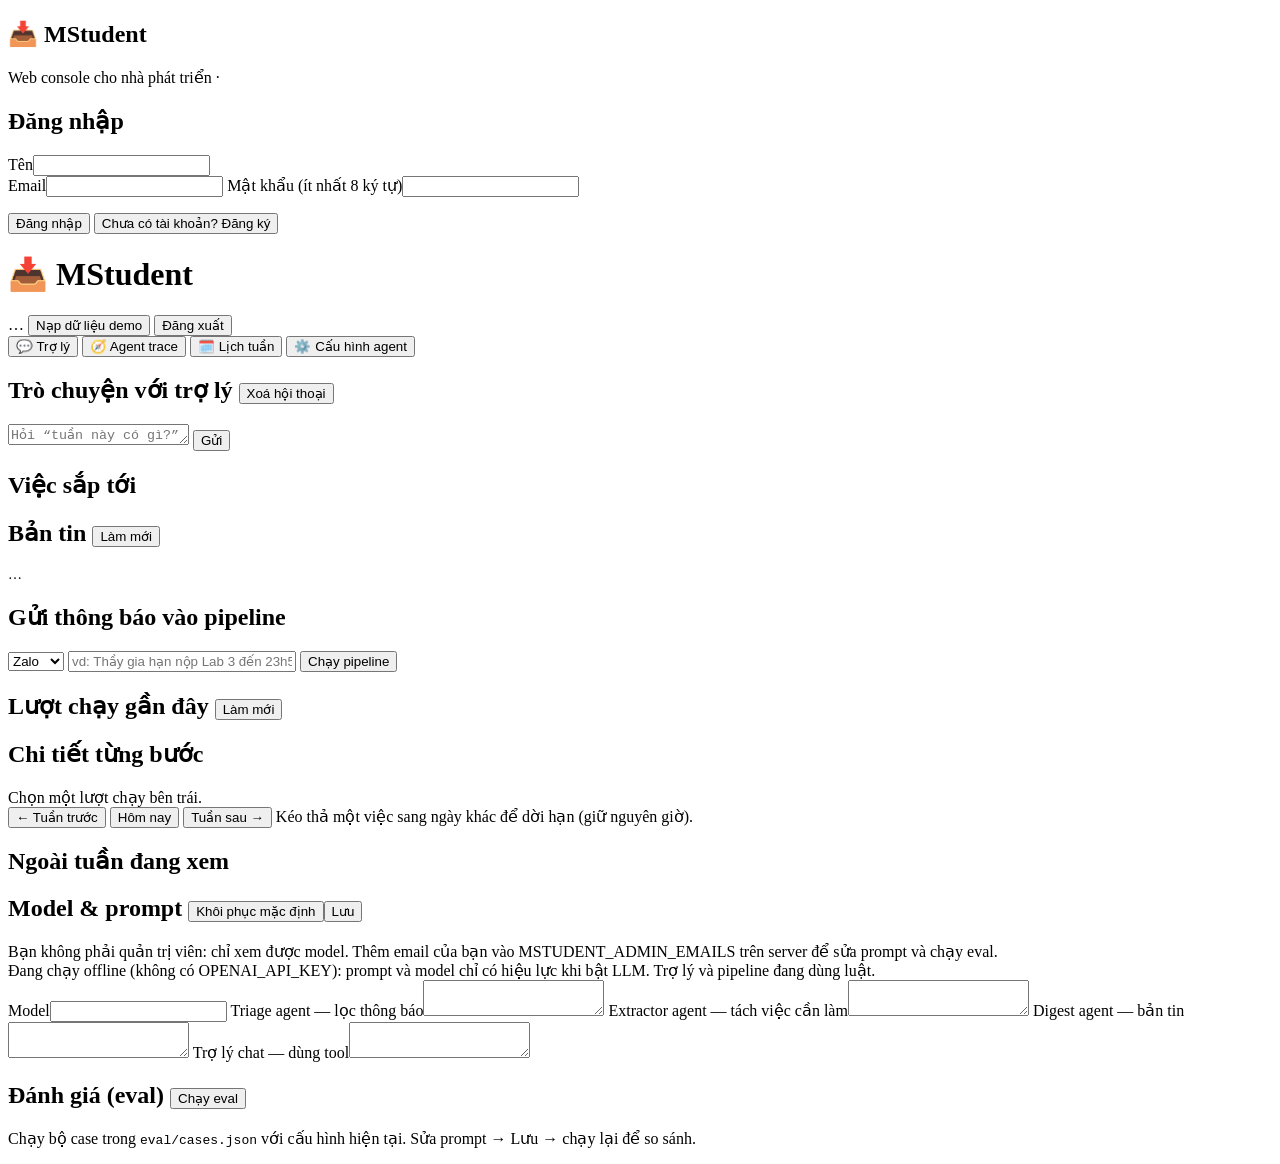
==== commit a98e0986: "v1.0: accounts, JWT + rotating refresh tokens, per-user data isolation, Google Sign-In + Gmail read-" ====
--- a/app/static/index.html
+++ b/app/static/index.html
@@ -4,95 +4,32 @@
 <meta charset="utf-8">
 <meta name="viewport" content="width=device-width, initial-scale=1">
 <title>MStudent</title>
-<style>
-  :root { --bg:#f6f6f3; --panel:#fff; --fg:#1d1d1b; --muted:#6b6b66; --line:#e3e3de; --soft:#f0f0eb;
-          --accent:#2f5bd3; --accent-soft:#e8eefc; --high:#c4312b; --med:#b7791f; --low:#4a7c59; --ok:#2e7d4f; --bad:#c4312b; }
-  @media (prefers-color-scheme: dark) { :root { --bg:#141413; --panel:#1d1d1b; --fg:#ecece8; --muted:#a0a09a; --line:#33332f; --soft:#262624;
-          --accent:#7d9bff; --accent-soft:#232a40; --high:#ff7a70; --med:#e3b25a; --low:#7fbf8f; --ok:#7fcf9a; --bad:#ff7a70; } }
-  * { box-sizing:border-box }
-  body { margin:0; font:15px/1.5 system-ui,-apple-system,"Segoe UI",sans-serif; background:var(--bg); color:var(--fg) }
-  header { position:sticky; top:0; z-index:5; background:var(--bg); border-bottom:1px solid var(--line); padding:10px 16px }
-  .top { display:flex; gap:10px; align-items:center; flex-wrap:wrap; max-width:1280px; margin:auto }
-  .top h1 { margin:0; font-size:19px } .grow { flex:1 }
-  .pill { font-size:12px; padding:2px 8px; border:1px solid var(--line); border-radius:99px; color:var(--muted); white-space:nowrap }
-  nav { display:flex; gap:4px; max-width:1280px; margin:8px auto 0; overflow-x:auto }
-  nav button { background:transparent; color:var(--muted); border:0; border-bottom:2px solid transparent; border-radius:0; padding:6px 10px; white-space:nowrap }
-  nav button[aria-selected=true] { color:var(--fg); border-bottom-color:var(--accent); font-weight:600 }
-  main { max-width:1280px; margin:auto; padding:16px }
-  .grid2 { display:grid; grid-template-columns:minmax(0,1.6fr) minmax(0,1fr); gap:16px }
-  .gridTrace { display:grid; grid-template-columns:minmax(0,1fr) minmax(0,1.5fr); gap:16px }
-  @media (max-width:860px) { .grid2, .gridTrace { grid-template-columns:1fr } }
-  .card { background:var(--panel); border:1px solid var(--line); border-radius:12px; padding:16px; min-width:0 }
-  .card + .card { margin-top:16px }
-  h2 { font-size:15px; margin:0 0 10px; display:flex; align-items:center; gap:8px }
-  h2 .grow { flex:1 }
-  textarea, select, input { width:100%; font:inherit; color:inherit; background:var(--bg); border:1px solid var(--line); border-radius:8px; padding:8px }
-  textarea { resize:vertical }
-  button { font:inherit; border:0; border-radius:8px; padding:7px 13px; background:var(--accent); color:#fff; cursor:pointer }
-  button.ghost { background:transparent; color:var(--accent); border:1px solid var(--line) }
-  button.sm { padding:2px 9px; font-size:13px }
-  button:disabled { opacity:.5; cursor:default }
-  .row { display:flex; gap:8px; flex-wrap:wrap; align-items:center }
-  .meta { color:var(--muted); font-size:13px }
-  .tag { font-size:12px; border:1px solid var(--line); border-radius:99px; padding:0 7px; white-space:nowrap }
-  .tag.llm { color:var(--accent); border-color:var(--accent) } .tag.rules { color:var(--med); border-color:var(--med) } .tag.python { color:var(--low); border-color:var(--low) }
-  .dot { display:inline-block; width:9px; height:9px; border-radius:50%; flex:none } .high{background:var(--high)} .medium{background:var(--med)} .low{background:var(--low)}
-  pre { white-space:pre-wrap; word-break:break-word; margin:0; font:13px/1.45 ui-monospace,SFMono-Regular,Menlo,monospace }
-  .hidden { display:none !important }
-  /* Chat */
-  #chatLog { height:min(58vh,560px); overflow-y:auto; display:flex; flex-direction:column; gap:10px; padding:4px 2px 10px }
-  .msg { max-width:88%; padding:9px 12px; border-radius:12px; white-space:pre-wrap; word-break:break-word }
-  .msg.user { align-self:flex-end; background:var(--accent); color:#fff; border-bottom-right-radius:4px }
-  .msg.bot { align-self:flex-start; background:var(--soft); border-bottom-left-radius:4px }
-  .msg details { margin-top:6px; font-size:13px; color:var(--muted) }
-  .msg details pre { margin-top:4px; padding:6px 8px; background:var(--panel); border-radius:6px; color:var(--fg) }
-  .chips { display:flex; gap:6px; flex-wrap:wrap; margin:8px 0 }
-  .chips button { background:var(--accent-soft); color:var(--accent); font-size:13px; padding:4px 10px; border-radius:99px }
-  #chatInput { min-height:44px; max-height:160px }
-  .typing { color:var(--muted); font-style:italic }
-  /* Task list */
-  .task { display:grid; grid-template-columns:auto 1fr auto; gap:10px; align-items:start; padding:9px 0; border-top:1px solid var(--line) }
-  .task:first-child { border-top:0 }
-  .task .dot { margin-top:7px }
-  /* Trace */
-  .traceItem { padding:9px 10px; border-radius:8px; cursor:pointer; border:1px solid transparent }
-  .traceItem:hover { background:var(--soft) } .traceItem.sel { border-color:var(--accent); background:var(--accent-soft) }
-  #traceList { max-height:62vh; overflow-y:auto }
-  .step { position:relative; padding:0 0 16px 22px; border-left:2px solid var(--line); margin-left:6px }
-  .step:last-child { border-left-color:transparent }
-  .step::before { content:""; position:absolute; left:-7px; top:2px; width:12px; height:12px; border-radius:50%; background:var(--accent) }
-  .step.err::before { background:var(--bad) }
-  .step pre { margin-top:6px; padding:8px; background:var(--soft); border-radius:8px; max-height:260px; overflow:auto }
-  /* Calendar */
-  .week { display:grid; grid-template-columns:repeat(7,minmax(0,1fr)); gap:8px }
-  @media (max-width:980px) { .week { grid-template-columns:repeat(auto-fill,minmax(150px,1fr)) } }
-  .day { background:var(--panel); border:1px solid var(--line); border-radius:10px; padding:8px; min-height:160px }
-  .day.today { border-color:var(--accent) } .day.over { background:var(--accent-soft) }
-  .day h3 { font-size:13px; margin:0 0 6px; color:var(--muted) } .day.today h3 { color:var(--accent) }
-  .ev { background:var(--soft); border-radius:8px; padding:6px 8px; margin-bottom:6px; font-size:13px; cursor:grab; border-left:3px solid var(--low) }
-  .ev.high { border-left-color:var(--high) } .ev.medium { border-left-color:var(--med) }
-  .ev .t { font-weight:600 } .ev button { float:right; margin:-2px -4px 0 4px }
-  /* Config */
-  label { display:block; font-size:13px; color:var(--muted); margin:12px 0 4px }
-  .cfgPrompt { min-height:130px; font:13px/1.45 ui-monospace,SFMono-Regular,Menlo,monospace }
-  .scores { display:grid; grid-template-columns:repeat(auto-fit,minmax(110px,1fr)); gap:8px; margin:10px 0 }
-  .score { background:var(--soft); border-radius:10px; padding:10px }
-  .score b { display:block; font-size:22px; font-variant-numeric:tabular-nums }
-  table { width:100%; border-collapse:collapse; font-size:13px }
-  td, th { text-align:left; padding:6px 8px; border-top:1px solid var(--line); vertical-align:top }
-  .tablewrap { overflow-x:auto }
-  .ok { color:var(--ok) } .bad { color:var(--bad) }
-  .notice { background:var(--accent-soft); color:var(--fg); border-radius:8px; padding:8px 10px; font-size:13px; margin-bottom:10px }
-</style>
+<link rel="stylesheet" href="/static/app.css">
 </head>
 <body>
+<section id="login" class="hidden">
+  <form id="loginForm" class="card loginCard">
+    <h1>📥 MStudent</h1>
+    <p class="meta">Web console cho nhà phát triển · <span id="modePillLogin"></span></p>
+    <h2 id="loginTitle">Đăng nhập</h2>
+    <div id="loginNameRow" class="hidden"><label for="loginName">Tên</label><input id="loginName" maxlength="100" autocomplete="name"></div>
+    <label for="loginEmail">Email</label><input id="loginEmail" type="email" required autocomplete="username">
+    <label for="loginPassword">Mật khẩu (ít nhất 8 ký tự)</label><input id="loginPassword" type="password" required minlength="8" maxlength="128" autocomplete="current-password">
+    <p class="bad" id="loginError" role="alert"></p>
+    <button id="loginSubmit" type="submit">Đăng nhập</button>
+    <button id="loginToggle" type="button" class="ghost">Chưa có tài khoản? Đăng ký</button>
+  </form>
+</section>
+<div id="app" class="hidden">
 <header>
   <div class="top">
     <h1>📥 MStudent</h1>
     <span class="pill" id="modePill">…</span>
     <span class="pill" id="nowPill"></span>
     <span class="grow"></span>
+    <span class="pill" id="userPill"></span>
     <button class="ghost sm" id="seedBtn">Nạp dữ liệu demo</button>
+    <button class="ghost sm" id="logoutBtn">Đăng xuất</button>
   </div>
   <nav role="tablist">
     <button role="tab" data-tab="chat" aria-selected="true">💬 Trợ lý</button>
@@ -153,13 +90,13 @@
     <div class="grid2">
       <div class="card">
         <h2>Model &amp; prompt <span class="grow"></span><button class="ghost sm" id="cfgReset">Khôi phục mặc định</button><button class="sm" id="cfgSave">Lưu</button></h2>
+        <div class="notice hidden" id="cfgNotAdmin">Bạn không phải quản trị viên: chỉ xem được model. Thêm email của bạn vào MSTUDENT_ADMIN_EMAILS trên server để sửa prompt và chạy eval.</div>
         <div class="notice hidden" id="cfgOffline">Đang chạy offline (không có OPENAI_API_KEY): prompt và model chỉ có hiệu lực khi bật LLM. Trợ lý và pipeline đang dùng luật.</div>
         <label for="cfg-model">Model</label><input id="cfg-model">
         <label for="cfg-triage_prompt">Triage agent — lọc thông báo</label><textarea class="cfgPrompt" id="cfg-triage_prompt"></textarea>
         <label for="cfg-extract_prompt">Extractor agent — tách việc cần làm</label><textarea class="cfgPrompt" id="cfg-extract_prompt"></textarea>
         <label for="cfg-digest_prompt">Digest agent — bản tin</label><textarea class="cfgPrompt" id="cfg-digest_prompt"></textarea>
         <label for="cfg-assistant_prompt">Trợ lý chat — dùng tool</label><textarea class="cfgPrompt" id="cfg-assistant_prompt"></textarea>
-        <label for="cfgToken">Admin token (chỉ cần nếu server đặt MSTUDENT_ADMIN_TOKEN)</label><input id="cfgToken" type="password" autocomplete="off">
         <p class="meta" id="cfgStatus"></p>
       </div>
       <div class="card">
@@ -170,231 +107,7 @@
     </div>
   </section>
 </main>
-
-<script>
-const $ = (id) => document.getElementById(id);
-function h(tag, attrs = {}, ...kids) {
-  const e = document.createElement(tag);
-  for (const [k, v] of Object.entries(attrs)) {
-    if (k === 'class') e.className = v; else if (k.startsWith('on')) e[k] = v; else if (v != null) e.setAttribute(k, v);
-  }
-  for (const k of kids.flat()) if (k != null && k !== false) e.append(k instanceof Node ? k : String(k));
-  return e;
-}
-async function api(path, opts = {}) {
-  const {headers, ...rest} = opts;
-  const r = await fetch(path, {...rest, headers: {'Content-Type': 'application/json', ...(headers || {})}});
-  if (!r.ok) {
-    const d = (await r.json().catch(() => ({}))).detail;
-    throw new Error(Array.isArray(d) ? d.map((x) => x.msg).join('; ') : d || r.statusText);
-  }
-  return r.json();
-}
-const TZ = 'Asia/Ho_Chi_Minh';
-const CAT = {deadline:'Hạn nộp', exam:'Thi', class_change:'Đổi lịch', event:'Sự kiện', admin:'Thủ tục', other:'Khác'};
-const fmtDT = (s) => s ? new Date(s).toLocaleString('vi-VN', {weekday:'short', day:'2-digit', month:'2-digit', hour:'2-digit', minute:'2-digit', timeZone:TZ}) : 'Không có hạn';
-const fmtTime = (s) => new Date(s).toLocaleTimeString('vi-VN', {hour:'2-digit', minute:'2-digit', timeZone:TZ});
-const dayKey = (d) => new Date(d).toLocaleDateString('en-CA', {timeZone:TZ}); // YYYY-MM-DD theo giờ VN
-let NOW = new Date();
-
-/* ---------- Tabs ---------- */
-const TABS = ['chat', 'trace', 'calendar', 'config'];
-function openTab(name) {
-  for (const t of TABS) $('tab-' + t).classList.toggle('hidden', t !== name);
-  document.querySelectorAll('nav button').forEach((b) => b.setAttribute('aria-selected', b.dataset.tab === name));
-  try { sessionStorage.setItem('tab', name); } catch {}
-  if (name === 'trace') loadTraces();
-  if (name === 'calendar') renderWeek();
-  if (name === 'config') loadConfig();
-}
-document.querySelectorAll('nav button').forEach((b) => b.onclick = () => openTab(b.dataset.tab));
-
-/* ---------- Dữ liệu chung ---------- */
-let TASKS = [];
-async function loadTasks() {
-  TASKS = await api('/api/tasks');
-  renderSide();
-  if (!$('tab-calendar').classList.contains('hidden')) renderWeek();
-}
-function taskRow(t) {
-  return h('div', {class:'task'},
-    h('span', {class:'dot ' + t.priority, title:'Ưu tiên ' + t.priority}),
-    h('div', {}, h('div', {}, `#${t.id} · ${t.title}`),
-      h('div', {class:'meta'}, h('span', {class:'tag'}, CAT[t.category]), ' ', fmtDT(t.due_at), t.location ? ' · ' + t.location : '')),
-    h('button', {class:'ghost sm', onclick: () => markDone(t.id)}, 'Xong'));
-}
-function renderSide() {
-  const box = $('sideTasks');
-  box.replaceChildren(...(TASKS.length ? TASKS.slice(0, 8).map(taskRow) : [h('div', {class:'meta'}, 'Chưa có việc nào. Bấm “Nạp dữ liệu demo” hoặc dán một thông báo.')]));
-  $('taskCount').textContent = TASKS.length ? `${TASKS.length} việc` : '';
-}
-async function markDone(id) { await api(`/api/tasks/${id}/done`, {method:'POST'}); await refreshAll(); }
-async function loadDigest() { $('digest').textContent = '…'; $('digest').textContent = (await api('/api/digest')).text; }
-async function refreshAll() { await loadTasks(); loadDigest(); }
-
-/* ---------- Chat ---------- */
-let HISTORY = [];
-const CHIPS = ['Tuần này có gì?', 'Hôm nay cần làm gì?', 'Lịch thi sắp tới', 'Bản tin', 'Thêm: thứ 6 tuần sau nộp đồ án OOP'];
-$('chips').replaceChildren(...CHIPS.map((c) => h('button', {onclick: () => sendChat(c)}, c)));
-function addMsg(role, text, calls = [], mode) {
-  const box = h('div', {class:'msg ' + (role === 'user' ? 'user' : 'bot')}, text);
-  if (calls.length) {
-    box.append(h('details', {}, h('summary', {}, `🔧 ${calls.length} lần gọi tool${mode ? ' · ' + mode : ''}`),
-      ...calls.map((c) => h('pre', {}, `${c.tool}(${JSON.stringify(c.args)})\n→ ${c.result}`))));
-  }
-  $('chatLog').append(box); $('chatLog').scrollTop = $('chatLog').scrollHeight;
-  return box;
-}
-function greet() {
-  $('chatLog').replaceChildren();
-  addMsg('bot', 'Chào bạn! Mình là trợ lý MStudent. Hỏi mình về việc sắp tới, dán thông báo để mình ghi lại, hoặc nói “xong 3” khi làm xong việc #3.');
-}
-async function sendChat(text) {
-  text = (text ?? $('chatInput').value).trim(); if (!text) return;
-  $('chatInput').value = ''; addMsg('user', text);
-  const typing = h('div', {class:'msg bot typing'}, 'Đang suy nghĩ…'); $('chatLog').append(typing);
-  $('chatSend').disabled = true;
-  try {
-    const r = await api('/api/chat', {method:'POST', body: JSON.stringify({message:text, history:HISTORY})});
-    typing.remove(); addMsg('bot', r.reply, r.tool_calls, r.mode);
-    HISTORY.push({role:'user', content:text}, {role:'assistant', content:r.reply}); HISTORY = HISTORY.slice(-20);
-    if (r.tool_calls.some((c) => c.tool !== 'list_tasks')) refreshAll();
-  } catch (e) { typing.remove(); addMsg('bot', '⚠️ Lỗi: ' + e.message); }
-  $('chatSend').disabled = false; $('chatInput').focus();
-}
-$('chatSend').onclick = () => sendChat();
-$('chatInput').onkeydown = (e) => { if (e.key === 'Enter' && !e.shiftKey) { e.preventDefault(); sendChat(); } };
-$('clearChat').onclick = () => { HISTORY = []; greet(); };
-
-/* ---------- Trace ---------- */
-let TRACES = [], SEL = null;
-async function loadTraces() {
-  TRACES = await api('/api/traces');
-  const list = $('traceList');
-  if (!TRACES.length) { list.replaceChildren(h('div', {class:'meta'}, 'Chưa có lượt chạy nào.')); $('traceDetail').replaceChildren('Chọn một lượt chạy bên trái.'); return; }
-  if (!TRACES.some((t) => t.id === SEL)) SEL = TRACES[0].id;
-  list.replaceChildren(...TRACES.map((t) => {
-    const tri = t.steps.find((s) => s.agent === 'Triage');
-    const rel = tri?.output?.relevant;
-    return h('div', {class:'traceItem' + (t.id === SEL ? ' sel' : ''), onclick: () => { SEL = t.id; loadTraces(); }},
-      h('div', {}, t.summary),
-      h('div', {class:'meta'}, h('span', {class:'tag ' + (t.mode === 'llm' ? 'llm' : 'rules')}, t.mode), ' ',
-        rel === false ? '✗ bỏ qua' : '✓ ' + (CAT[tri?.output?.category] || ''), ' · ', fmtDT(t.created_at)));
-  }));
-  showTrace(TRACES.find((t) => t.id === SEL));
-}
-function showTrace(t) {
-  const total = t.steps.reduce((a, s) => a + s.ms, 0);
-  $('traceDetail').replaceChildren(
-    h('p', {class:'meta'}, `${t.summary} · tổng ${total.toFixed(1)} ms · message ${t.message_id}`),
-    ...t.steps.map((s) => h('div', {class:'step' + (s.error ? ' err' : '')},
-      h('div', {class:'row'}, h('b', {}, s.agent), h('span', {class:'tag ' + s.kind}, s.kind), h('span', {class:'meta'}, s.ms + ' ms')),
-      h('pre', {}, s.error ? s.error : JSON.stringify(s.output, null, 2)))));
-}
-$('trRefresh').onclick = loadTraces;
-$('trSend').onclick = async () => {
-  const body = $('trBody').value.trim(); if (!body) return;
-  $('trSend').disabled = true;
-  try { await api('/api/ingest', {method:'POST', body: JSON.stringify({source:$('trSource').value, body})}); $('trBody').value = ''; SEL = null; await loadTraces(); refreshAll(); }
-  catch (e) { alert(e.message); }
-  $('trSend').disabled = false;
-};
-$('trBody').onkeydown = (e) => { if (e.key === 'Enter') $('trSend').click(); };
-
-/* ---------- Lịch tuần ---------- */
-let WEEK_OFFSET = 0;
-function renderWeek() {
-  const start = new Date(NOW); start.setHours(0, 0, 0, 0); start.setDate(start.getDate() + WEEK_OFFSET * 7);
-  const days = [...Array(7)].map((_, i) => { const d = new Date(start); d.setDate(start.getDate() + i); return d; });
-  const keys = days.map(dayKey), todayKey = dayKey(NOW);
-  const week = $('week'); week.replaceChildren();
-  for (const [i, d] of days.entries()) {
-    const col = h('div', {class:'day' + (keys[i] === todayKey ? ' today' : '')},
-      h('h3', {}, d.toLocaleDateString('vi-VN', {weekday:'short', day:'2-digit', month:'2-digit', timeZone:TZ})));
-    col.ondragover = (e) => { e.preventDefault(); col.classList.add('over'); };
-    col.ondragleave = () => col.classList.remove('over');
-    col.ondrop = (e) => { e.preventDefault(); col.classList.remove('over'); moveTask(+e.dataTransfer.getData('text/plain'), keys[i]); };
-    for (const t of TASKS.filter((t) => t.due_at && dayKey(t.due_at) === keys[i])) {
-      const ev = h('div', {class:'ev ' + t.priority, draggable:'true'},
-        h('button', {class:'ghost sm', title:'Đánh dấu xong', onclick: () => markDone(t.id)}, '✓'),
-        h('div', {class:'t'}, fmtTime(t.due_at)), h('div', {}, t.title),
-        h('div', {class:'meta'}, CAT[t.category] + (t.location ? ' · ' + t.location : '')));
-      ev.ondragstart = (e) => e.dataTransfer.setData('text/plain', t.id);
-      col.append(ev);
-    }
-    week.append(col);
-  }
-  const others = TASKS.filter((t) => !t.due_at || !keys.includes(dayKey(t.due_at)));
-  $('otherTasks').replaceChildren(...(others.length ? others.map(taskRow) : [h('div', {class:'meta'}, 'Không có.')]));
-}
-async function moveTask(id, newKey) {
-  const t = TASKS.find((x) => x.id === id); if (!t?.due_at) return;
-  const time = t.due_at.slice(10); // giữ nguyên "THH:MM:SS+07:00"
-  await api(`/api/tasks/${id}`, {method:'PATCH', body: JSON.stringify({due_at: newKey + time})});
-  await refreshAll();
-}
-$('wkPrev').onclick = () => { WEEK_OFFSET--; renderWeek(); };
-$('wkNext').onclick = () => { WEEK_OFFSET++; renderWeek(); };
-$('wkToday').onclick = () => { WEEK_OFFSET = 0; renderWeek(); };
-
-/* ---------- Cấu hình + eval ---------- */
-const CFG_KEYS = ['model', 'triage_prompt', 'extract_prompt', 'digest_prompt', 'assistant_prompt'];
-async function loadConfig() {
-  const r = await api('/api/agents/config');
-  for (const k of CFG_KEYS) $('cfg-' + k).value = r.config[k];
-  $('cfgOffline').classList.toggle('hidden', r.llm);
-}
-const tokenHeader = () => ($('cfgToken').value ? {'X-Admin-Token': $('cfgToken').value} : {});
-$('cfgSave').onclick = async () => {
-  const body = Object.fromEntries(CFG_KEYS.map((k) => [k, $('cfg-' + k).value]));
-  try { await api('/api/agents/config', {method:'PUT', headers:tokenHeader(), body: JSON.stringify(body)}); $('cfgStatus').textContent = '✓ Đã lưu lúc ' + new Date().toLocaleTimeString('vi-VN'); loadHealth(); }
-  catch (e) { $('cfgStatus').textContent = '⚠️ ' + e.message; }
-};
-$('cfgReset').onclick = async () => {
-  if (!confirm('Khôi phục toàn bộ prompt và model về mặc định?')) return;
-  try { await api('/api/agents/config/reset', {method:'POST', headers:tokenHeader()}); await loadConfig(); $('cfgStatus').textContent = '✓ Đã khôi phục mặc định'; loadHealth(); }
-  catch (e) { $('cfgStatus').textContent = '⚠️ ' + e.message; }
-};
-const SCORE_LABEL = {relevant:'Lọc đúng', category:'Phân loại', due:'Hạn/giờ', course:'Mã môn'};
-$('evalBtn').onclick = async () => {
-  $('evalBtn').disabled = true; $('evalOut').replaceChildren(h('p', {class:'meta'}, 'Đang chạy…'));
-  try {
-    const r = await api('/api/eval', {method:'POST'});
-    $('evalOut').replaceChildren(
-      h('p', {class:'meta'}, 'Chế độ: ', h('span', {class:'tag ' + (r.mode === 'llm' ? 'llm' : 'rules')}, r.mode)),
-      h('div', {class:'scores'}, ...Object.entries(r.scores).map(([k, s]) =>
-        h('div', {class:'score'}, h('span', {class:'meta'}, SCORE_LABEL[k] || k), h('b', {class: s.pct === 100 ? 'ok' : s.pct < 80 ? 'bad' : ''}, s.pct == null ? '–' : s.pct + '%'), h('span', {class:'meta'}, `${s.ok}/${s.n}`)))),
-      h('div', {class:'tablewrap'}, h('table', {},
-        h('thead', {}, h('tr', {}, h('th', {}, ''), h('th', {}, 'Thông báo'), h('th', {}, 'Lỗi'))),
-        h('tbody', {}, ...r.cases.map((c) => h('tr', {},
-          h('td', {class: c.ok ? 'ok' : 'bad'}, c.ok ? '✓' : '✗'), h('td', {}, c.body), h('td', {class:'meta'}, c.fails.join('; '))))))));
-  } catch (e) { $('evalOut').replaceChildren(h('p', {class:'bad'}, '⚠️ ' + e.message)); }
-  $('evalBtn').disabled = false;
-};
-
-/* ---------- Khởi động ---------- */
-async function loadHealth() {
-  const s = await api('/api/health');
-  NOW = new Date(s.now);
-  $('modePill').textContent = s.mode === 'llm' ? '🟢 LLM · ' + s.model : '🟡 Offline (luật)';
-  $('nowPill').textContent = '🕒 ' + fmtDT(s.now);
-}
-$('seedBtn').onclick = async () => {
-  $('seedBtn').disabled = true;
-  const rs = await api('/api/demo/seed', {method:'POST'});
-  const made = rs.reduce((a, r) => a + r.created.length, 0), upd = rs.reduce((a, r) => a + r.updated.length, 0), skip = rs.filter((r) => !r.relevant).length;
-  addMsg('bot', `Đã nạp ${rs.length} thông báo demo: tạo ${made} việc, cập nhật ${upd}, bỏ qua ${skip} tin không liên quan. Xem tab “Agent trace” để thấy từng agent chạy.`);
-  $('seedBtn').disabled = false; SEL = null;
-  await refreshAll();
-  if (!$('tab-trace').classList.contains('hidden')) loadTraces();
-};
-(async () => {
-  greet();
-  await loadHealth();
-  await refreshAll();
-  let tab = 'chat'; try { tab = sessionStorage.getItem('tab') || 'chat'; } catch {}
-  openTab(TABS.includes(tab) ? tab : 'chat');
-})();
-</script>
+</div>
+<script src="/static/app.js"></script>
 </body>
 </html>
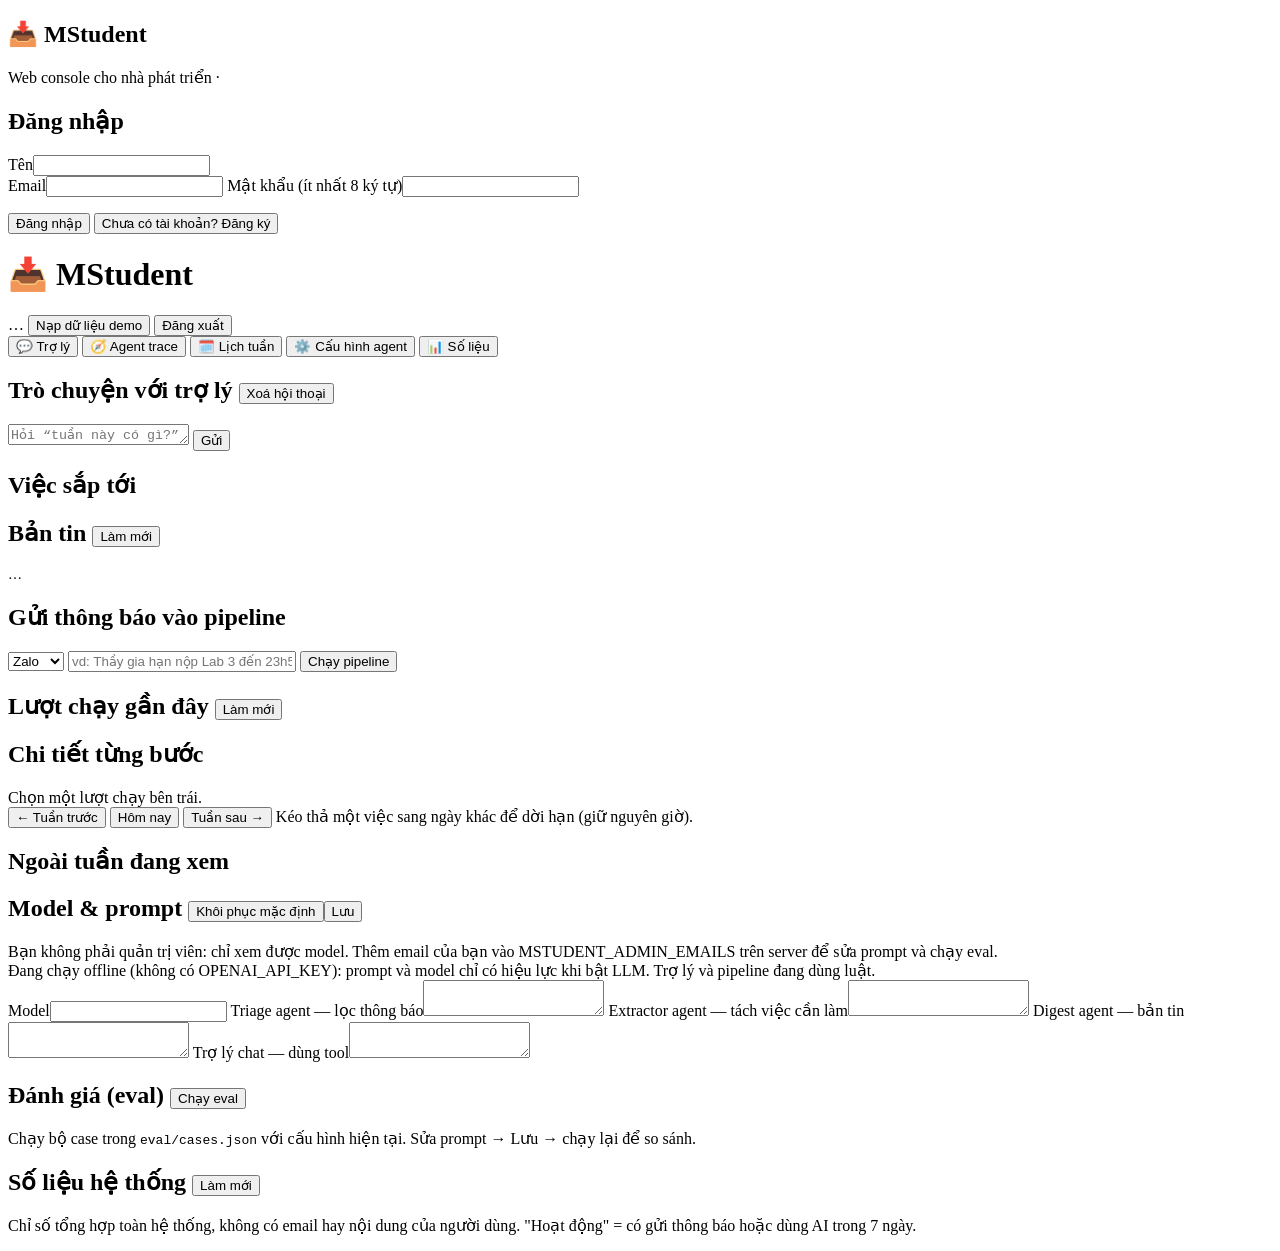
==== commit 4ed4820e: "feat(admin): system stats endpoint and tab; strip data wrapper from LLM text - GET /api/admin/stats " ====
--- a/app/static/index.html
+++ b/app/static/index.html
@@ -36,6 +36,7 @@
     <button role="tab" data-tab="trace" aria-selected="false">🧭 Agent trace</button>
     <button role="tab" data-tab="calendar" aria-selected="false">🗓️ Lịch tuần</button>
     <button role="tab" data-tab="config" aria-selected="false">⚙️ Cấu hình agent</button>
+    <button role="tab" data-tab="stats" aria-selected="false" id="statsTabBtn" class="hidden">📊 Số liệu</button>
   </nav>
 </header>
 
@@ -106,6 +107,16 @@
       </div>
     </div>
   </section>
+
+  <!-- ===== Số liệu (chỉ admin) ===== -->
+  <section id="tab-stats" class="hidden">
+    <div class="card">
+      <h2>Số liệu hệ thống <span class="grow"></span><span class="meta" id="statsAt"></span><button class="ghost sm" id="statsRefresh">Làm mới</button></h2>
+      <p class="meta">Chỉ số tổng hợp toàn hệ thống, không có email hay nội dung của người dùng. "Hoạt động" = có gửi thông báo hoặc dùng AI trong 7 ngày.</p>
+      <div class="scores" id="statsGrid"></div>
+      <p class="meta" id="statsModes"></p>
+    </div>
+  </section>
 </main>
 </div>
 <script src="/static/app.js"></script>
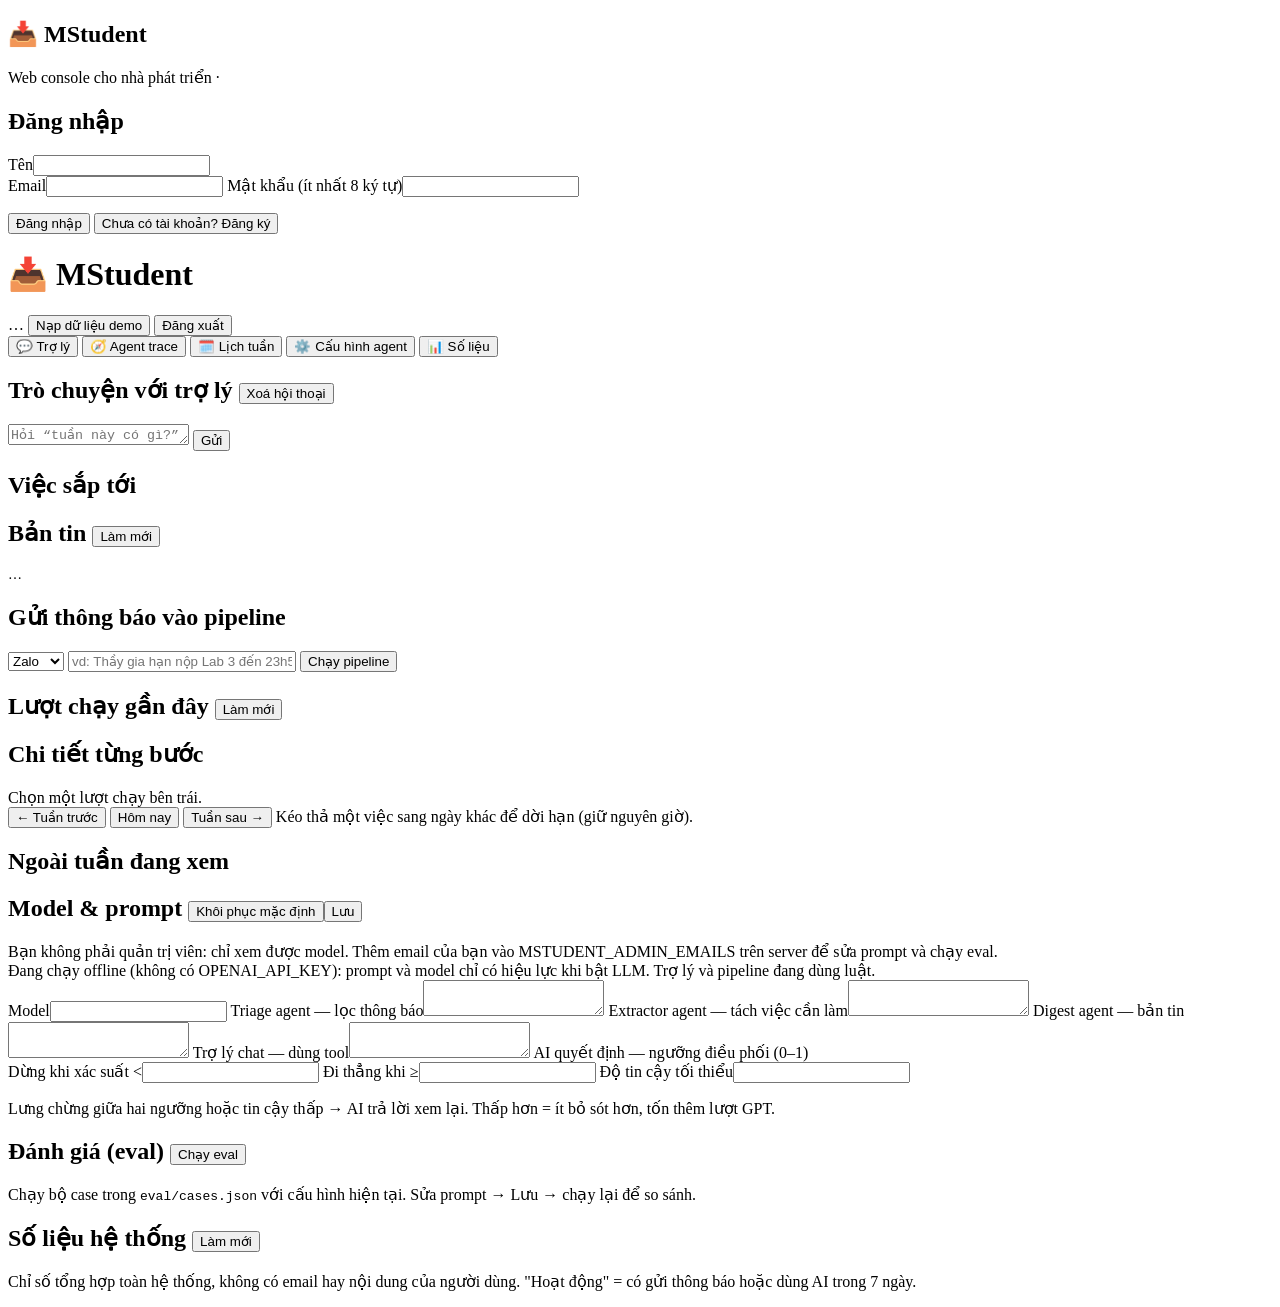
==== commit ec9ab7bb: "feat(decision): old-task matching, event fit, sheet columns, eval and console (004 phases 3-6) Phase" ====
--- a/app/static/index.html
+++ b/app/static/index.html
@@ -98,6 +98,13 @@
         <label for="cfg-extract_prompt">Extractor agent — tách việc cần làm</label><textarea class="cfgPrompt" id="cfg-extract_prompt"></textarea>
         <label for="cfg-digest_prompt">Digest agent — bản tin</label><textarea class="cfgPrompt" id="cfg-digest_prompt"></textarea>
         <label for="cfg-assistant_prompt">Trợ lý chat — dùng tool</label><textarea class="cfgPrompt" id="cfg-assistant_prompt"></textarea>
+        <label>AI quyết định — ngưỡng điều phối (0–1)</label>
+        <div class="thresholds">
+          <label for="cfg-decision_low">Dừng khi xác suất &lt;<input id="cfg-decision_low" inputmode="decimal"></label>
+          <label for="cfg-decision_high">Đi thẳng khi ≥<input id="cfg-decision_high" inputmode="decimal"></label>
+          <label for="cfg-decision_min_conf">Độ tin cậy tối thiểu<input id="cfg-decision_min_conf" inputmode="decimal"></label>
+        </div>
+        <p class="meta">Lưng chừng giữa hai ngưỡng hoặc tin cậy thấp → AI trả lời xem lại. Thấp hơn = ít bỏ sót hơn, tốn thêm lượt GPT.</p>
         <p class="meta" id="cfgStatus"></p>
       </div>
       <div class="card">
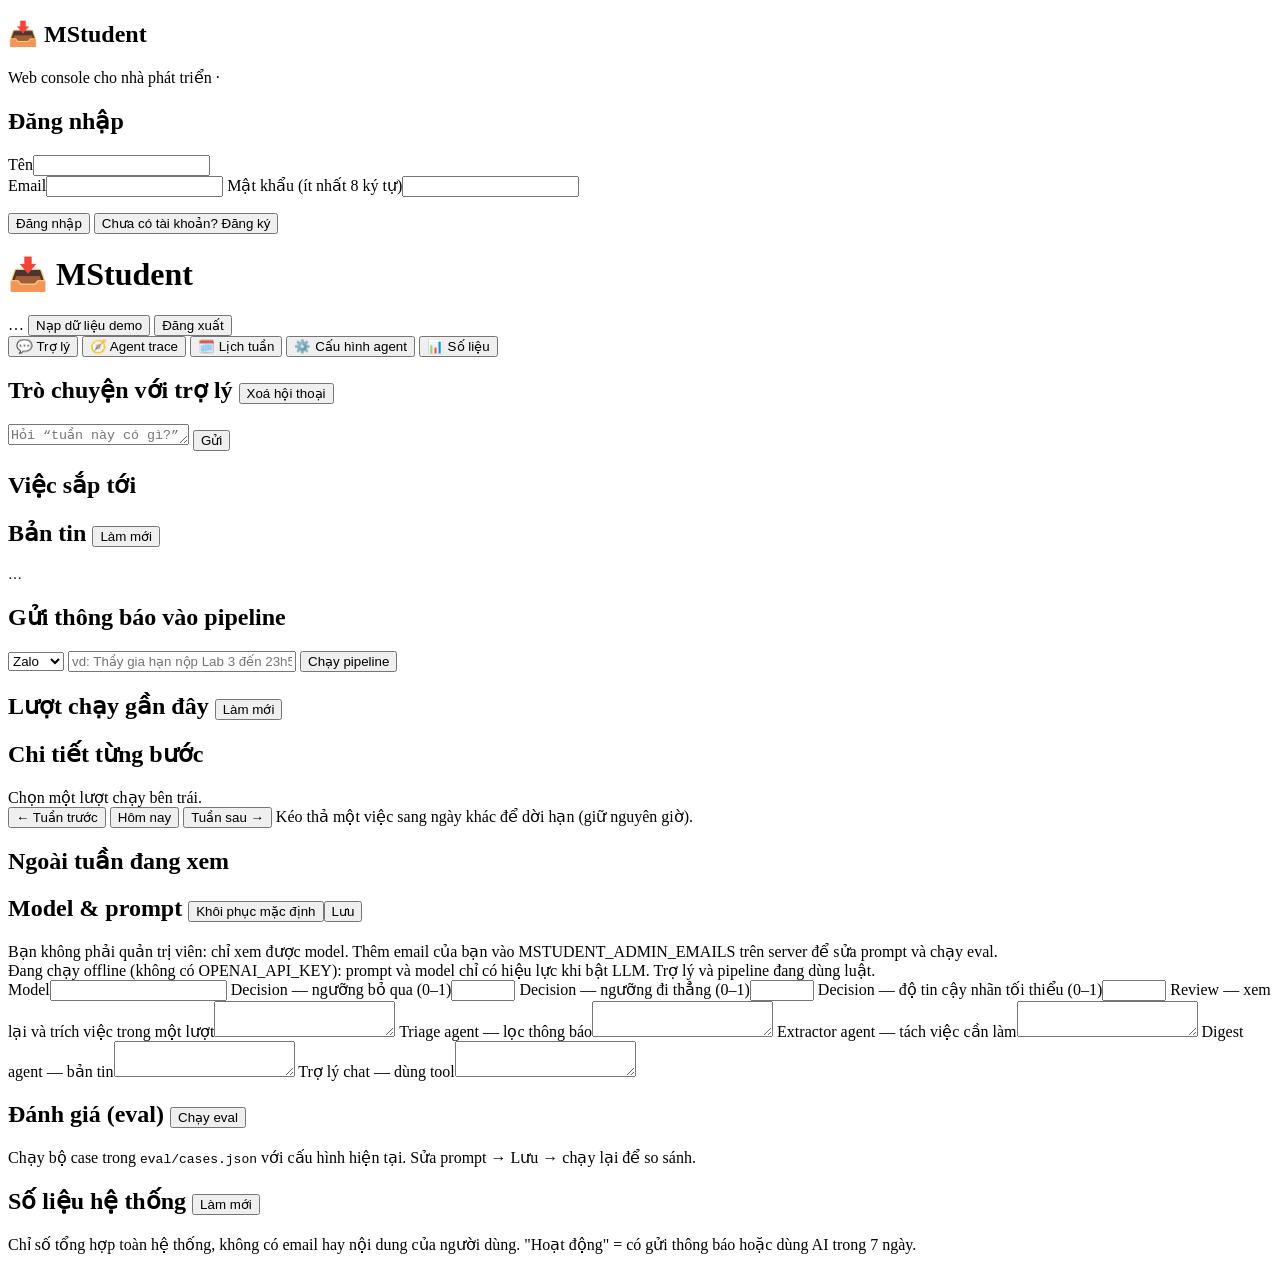
==== commit 63c8dddb: "feat: filter and classify notices with Decision before main LLM" ====
--- a/app/static/index.html
+++ b/app/static/index.html
@@ -94,17 +94,14 @@
         <div class="notice hidden" id="cfgNotAdmin">Bạn không phải quản trị viên: chỉ xem được model. Thêm email của bạn vào MSTUDENT_ADMIN_EMAILS trên server để sửa prompt và chạy eval.</div>
         <div class="notice hidden" id="cfgOffline">Đang chạy offline (không có OPENAI_API_KEY): prompt và model chỉ có hiệu lực khi bật LLM. Trợ lý và pipeline đang dùng luật.</div>
         <label for="cfg-model">Model</label><input id="cfg-model">
+        <label for="cfg-decision_low">Decision — ngưỡng bỏ qua (0–1)</label><input id="cfg-decision_low" type="number" min="0" max="1" step="0.01">
+        <label for="cfg-decision_high">Decision — ngưỡng đi thẳng (0–1)</label><input id="cfg-decision_high" type="number" min="0" max="1" step="0.01">
+        <label for="cfg-decision_category_conf">Decision — độ tin cậy nhãn tối thiểu (0–1)</label><input id="cfg-decision_category_conf" type="number" min="0" max="1" step="0.01">
+        <label for="cfg-review_prompt">Review — xem lại và trích việc trong một lượt</label><textarea class="cfgPrompt" id="cfg-review_prompt"></textarea>
         <label for="cfg-triage_prompt">Triage agent — lọc thông báo</label><textarea class="cfgPrompt" id="cfg-triage_prompt"></textarea>
         <label for="cfg-extract_prompt">Extractor agent — tách việc cần làm</label><textarea class="cfgPrompt" id="cfg-extract_prompt"></textarea>
         <label for="cfg-digest_prompt">Digest agent — bản tin</label><textarea class="cfgPrompt" id="cfg-digest_prompt"></textarea>
         <label for="cfg-assistant_prompt">Trợ lý chat — dùng tool</label><textarea class="cfgPrompt" id="cfg-assistant_prompt"></textarea>
-        <label>AI quyết định — ngưỡng điều phối (0–1)</label>
-        <div class="thresholds">
-          <label for="cfg-decision_low">Dừng khi xác suất &lt;<input id="cfg-decision_low" inputmode="decimal"></label>
-          <label for="cfg-decision_high">Đi thẳng khi ≥<input id="cfg-decision_high" inputmode="decimal"></label>
-          <label for="cfg-decision_min_conf">Độ tin cậy tối thiểu<input id="cfg-decision_min_conf" inputmode="decimal"></label>
-        </div>
-        <p class="meta">Lưng chừng giữa hai ngưỡng hoặc tin cậy thấp → AI trả lời xem lại. Thấp hơn = ít bỏ sót hơn, tốn thêm lượt GPT.</p>
         <p class="meta" id="cfgStatus"></p>
       </div>
       <div class="card">
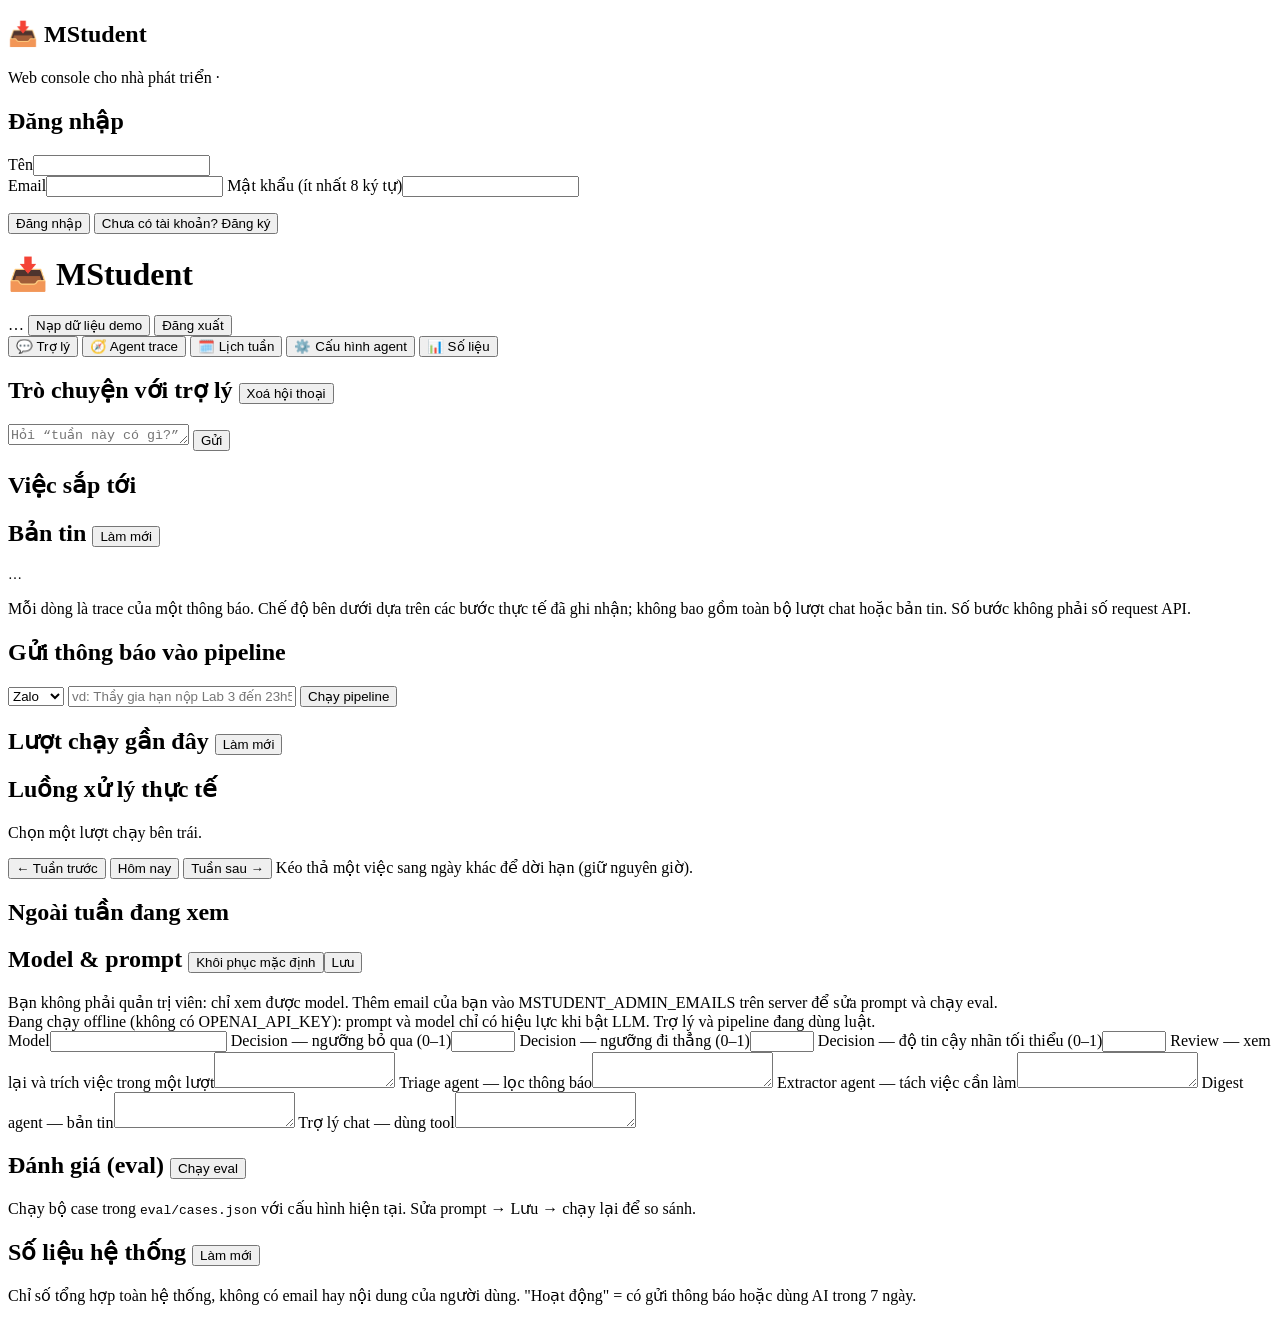
==== commit 8bd141e7: "ui: make actual Decision and LLM trace modes explicit" ====
--- a/app/static/index.html
+++ b/app/static/index.html
@@ -60,6 +60,8 @@
 
   <!-- ===== Trace ===== -->
   <section id="tab-trace" class="hidden">
+    <p class="notice">Mỗi dòng là trace của một thông báo. Chế độ bên dưới dựa trên các bước thực tế đã ghi nhận;
+      không bao gồm toàn bộ lượt chat hoặc bản tin. Số bước không phải số request API.</p>
     <div class="card">
       <h2>Gửi thông báo vào pipeline</h2>
       <div class="row">
@@ -70,7 +72,7 @@
     </div>
     <div class="gridTrace" style="margin-top:16px">
       <div class="card"><h2>Lượt chạy gần đây <span class="grow"></span><button class="ghost sm" id="trRefresh">Làm mới</button></h2><div id="traceList"></div></div>
-      <div class="card"><h2>Chi tiết từng bước</h2><div id="traceDetail" class="meta">Chọn một lượt chạy bên trái.</div></div>
+      <div class="card"><h2>Luồng xử lý thực tế</h2><div id="traceDetail" aria-live="polite"><p class="meta">Chọn một lượt chạy bên trái.</p></div></div>
     </div>
   </section>
 
@@ -123,6 +125,6 @@
   </section>
 </main>
 </div>
-<script src="/static/app.js"></script>
+<script type="module" src="/static/app.js"></script>
 </body>
 </html>
